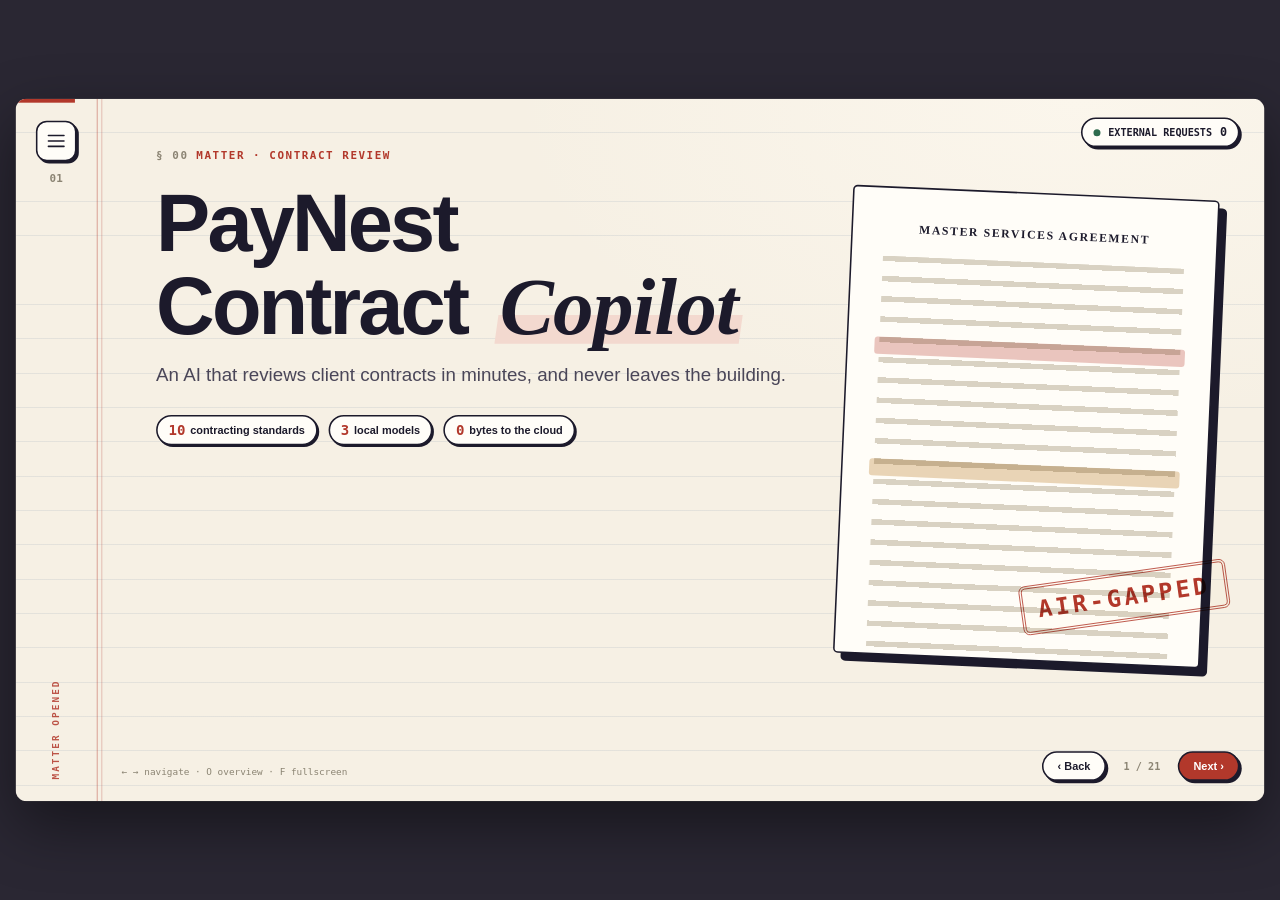
==== presentation/index.html @ 41e64f4d "Step 4 · Evals: answer key, judge model, Ragas, presentation Co-Authored-By: Claude Opus 5.5 <norepl" ====
<!doctype html>
<html lang="en">
<head>
<meta charset="utf-8">
<meta name="viewport" content="width=device-width, initial-scale=1">
<title>PayNest Contract Copilot</title>
<link rel="stylesheet" href="css/deck.css?v=3">
<link rel="stylesheet" href="css/demos.css?v=3">
</head>
<body>
<!-- Icon set: inline, so the deck never fetches anything. -->
<svg width="0" height="0" style="position:absolute" aria-hidden="true">
  <symbol id="i-doc" viewBox="0 0 24 24"><path d="M14 3H6a2 2 0 0 0-2 2v14a2 2 0 0 0 2 2h12a2 2 0 0 0 2-2V9z"/><path d="M14 3v6h6M8 13h8M8 17h5"/></symbol>
  <symbol id="i-stack" viewBox="0 0 24 24"><path d="M7 3h10v4H7zM5 7h14v4H5zM3 11h18v10H3z"/><path d="M7 15h10M7 18h6"/></symbol>
  <symbol id="i-clock" viewBox="0 0 24 24"><circle cx="12" cy="12" r="9"/><path d="M12 7v5l3 2"/></symbol>
  <symbol id="i-flag" viewBox="0 0 24 24"><path d="M5 21V4M5 4h11l-2 4 2 4H5"/></symbol>
  <symbol id="i-cloud" viewBox="0 0 24 24"><path d="M7 18a5 5 0 0 1-.5-10A6 6 0 0 1 18 9a4.5 4.5 0 0 1-.5 9z"/></symbol>
  <symbol id="i-lock" viewBox="0 0 24 24"><rect x="5" y="11" width="14" height="10" rx="2"/><path d="M8 11V7a4 4 0 0 1 8 0v4"/></symbol>
  <symbol id="i-building" viewBox="0 0 24 24"><path d="M4 21V5l8-3 8 3v16M2 21h20M9 21v-4h6v4M8 8h1M15 8h1M8 12h1M15 12h1"/></symbol>
  <symbol id="i-chat" viewBox="0 0 24 24"><path d="M4 5h16v11H9l-5 4z"/><path d="M8 9h8M8 12h5"/></symbol>
  <symbol id="i-list" viewBox="0 0 24 24"><path d="M9 6h11M9 12h11M9 18h11M4 6h1M4 12h1M4 18h1"/></symbol>
  <symbol id="i-marker" viewBox="0 0 24 24"><path d="M15 4l5 5-9 9H6v-5z"/><path d="M4 21h16"/></symbol>
  <symbol id="i-pen" viewBox="0 0 24 24"><path d="M3 21c3-1 5-1 7 0s4 1 6 0M14 4l6 6-8 8-4 0 0-4z"/></symbol>
  <symbol id="i-send" viewBox="0 0 24 24"><path d="M3 11l18-8-8 18-2-8z"/></symbol>
  <symbol id="i-search" viewBox="0 0 24 24"><circle cx="11" cy="11" r="7"/><path d="M20 20l-4-4"/></symbol>
  <symbol id="i-chip" viewBox="0 0 24 24"><rect x="6" y="6" width="12" height="12" rx="2"/><path d="M9 2v4M15 2v4M9 18v4M15 18v4M2 9h4M2 15h4M18 9h4M18 15h4M10 10h4v4h-4z"/></symbol>
  <symbol id="i-shield" viewBox="0 0 24 24"><path d="M12 3l8 3v6c0 5-3.5 8-8 9-4.5-1-8-4-8-9V6z"/><path d="M9 12l2 2 4-4"/></symbol>
  <symbol id="i-eye" viewBox="0 0 24 24"><path d="M2 12s4-7 10-7 10 7 10 7-4 7-10 7S2 12 2 12z"/><circle cx="12" cy="12" r="3"/></symbol>
  <symbol id="i-gear" viewBox="0 0 24 24"><circle cx="12" cy="12" r="3"/><path d="M12 2v3M12 19v3M4.2 4.2l2.1 2.1M17.7 17.7l2.1 2.1M2 12h3M19 12h3M4.2 19.8l2.1-2.1M17.7 6.3l2.1-2.1"/></symbol>
  <symbol id="i-scale" viewBox="0 0 24 24"><path d="M12 3v18M7 21h10M5 7h14M5 7l-3 7a3 3 0 0 0 6 0zM19 7l-3 7a3 3 0 0 0 6 0z"/></symbol>
  <symbol id="i-pause" viewBox="0 0 24 24"><circle cx="12" cy="12" r="9"/><path d="M10 9v6M14 9v6"/></symbol>
  <symbol id="i-db" viewBox="0 0 24 24"><ellipse cx="12" cy="5" rx="8" ry="3"/><path d="M4 5v14c0 1.7 3.6 3 8 3s8-1.3 8-3V5M4 12c0 1.7 3.6 3 8 3s8-1.3 8-3"/></symbol>
  <symbol id="i-route" viewBox="0 0 24 24"><circle cx="5" cy="6" r="2"/><circle cx="19" cy="18" r="2"/><path d="M7 6h7a3 3 0 0 1 0 6H10a3 3 0 0 0 0 6h7"/></symbol>
  <symbol id="i-chart" viewBox="0 0 24 24"><path d="M4 20V4M4 20h16M8 16v-5M12 16V8M16 16v-3"/></symbol>
  <symbol id="i-hash" viewBox="0 0 24 24"><path d="M5 9h14M5 15h14M10 3L8 21M16 3l-2 18"/></symbol>
  <symbol id="i-bolt" viewBox="0 0 24 24"><path d="M13 2L4 14h7l-1 8 9-12h-7z"/></symbol>
  <symbol id="i-check" viewBox="0 0 24 24"><path d="M5 12l5 5 9-10"/></symbol>
  <symbol id="i-x" viewBox="0 0 24 24"><path d="M6 6l12 12M18 6L6 18"/></symbol>
  <symbol id="i-user" viewBox="0 0 24 24"><circle cx="12" cy="8" r="4"/><path d="M4 21a8 8 0 0 1 16 0"/></symbol>
  <symbol id="i-wifi" viewBox="0 0 24 24"><path d="M2 9a15 15 0 0 1 20 0M5 13a10 10 0 0 1 14 0M8.5 16.5a5 5 0 0 1 7 0M12 20h.01"/></symbol>
</svg>

<div class="stage"><div class="deck" id="deck">
  <div class="progress" id="progress"></div>
  <aside class="rail">
    <button class="menu-btn" id="menu" aria-label="All slides (O)"><i></i></button>
    <div class="rail-num" id="rail-num">01</div>
    <div class="rail-label" id="rail-label"></div>
  </aside>
  <div class="netbadge" id="netbadge" title="Real count: resources this page loaded from outside this machine">
    <span class="dot"></span><span>EXTERNAL REQUESTS</span><b id="net-count">0</b>
  </div>

  <!-- 01 Title -->
  <section class="slide" data-label="Matter opened">
    <div class="kicker"><span>§ 00</span>Matter · contract review</div>
    <h1 style="margin-top:26px">PayNest<br>Contract <em>Copilot</em></h1>
    <p class="lede">An AI that reviews client contracts in minutes, and never leaves the building.</p>
    <div class="title-chips reveal">
      <span class="chip"><b>10</b> contracting standards</span>
      <span class="chip"><b>3</b> local models</span>
      <span class="chip"><b>0</b> bytes to the cloud</span>
    </div>
    <div class="hero-doc" aria-hidden="true">
      <div class="paper-page">
        <div class="pp-head">MASTER SERVICES AGREEMENT</div>
        <div class="pp-lines"></div>
        <div class="scan-beam"></div>
      </div>
      <div class="stamp hero-stamp">Air-gapped</div>
    </div>
  </section>

  <!-- 02 Problem -->
  <section class="slide" data-label="The problem">
    <div class="kicker"><span>§ 01</span>The problem</div>
    <h2>The client writes the contract. <em>PayNest</em> carries the risk.</h2>
    <div class="body problem">
      <div class="prob-cards reveal">
        <div class="card prob"><div class="icon navy"><svg><use href="#i-stack"/></svg></div><b>Client paper</b><span>Long, one-sided, every client different</span></div>
        <div class="card prob"><div class="icon amber"><svg><use href="#i-clock"/></svg></div><b>Slow review</b><span>Lawyers read every clause by hand</span></div>
        <div class="card prob"><div class="icon"><svg><use href="#i-flag"/></svg></div><b>One miss</b><span>Can mean unlimited liability</span></div>
      </div>
      <div class="redline card">
        <div class="tag">CareWell · Clause 15.1</div>
        <p class="typed" data-text="Notwithstanding anything to the contrary in this Agreement, the Service Provider's liability for any Data Breach shall be unlimited."></p>
        <div class="stamp redline-stamp">Never accept</div>
      </div>
    </div>
  </section>

  <!-- 03 Promise -->
  <section class="slide" data-label="The promise">
    <div class="kicker"><span>§ 02</span>The promise</div>
    <h2>“Your data never leaves <em>PayNest</em>.”</h2>
    <p class="lede">So the AI can't go out. It has to come in.</p>
    <div class="body split-sketch">
      <figure class="sketch" data-src="images/05-air-gap.png" data-prompt="Air-gap"></figure>
      <div class="caps reveal">
        <div class="cap"><svg class="cap-ico"><use href="#i-lock"/></svg><p><b>Everything inside.</b> Contract, model and vectors live on one machine.</p></div>
        <div class="cap"><svg class="cap-ico"><use href="#i-cloud"/></svg><p><b>Nothing outside.</b> No internet, no external API, no cloud AI.</p></div>
        <div class="cap"><svg class="cap-ico"><use href="#i-route"/></svg><p><b>Data only moves</b> between parts that sit inside the fence.</p></div>
      </div>
    </div>
  </section>

  <!-- 04 Features -->
  <section class="slide" data-label="What it does">
    <div class="kicker"><span>§ 03</span>What it does</div>
    <h2>Upload a contract. Get a <em>negotiation plan</em>.</h2>
    <div class="body features reveal">
      <div class="feat card"><div class="icon navy"><svg><use href="#i-doc"/></svg></div><b>Plain-English summary</b><small>Key terms, each with its clause</small></div>
      <div class="feat card"><div class="icon navy"><svg><use href="#i-chat"/></svg></div><b>Ask the contract</b><small>Answers cite the page, or say “Not found”</small></div>
      <div class="feat card"><div class="icon"><svg><use href="#i-scale"/></svg></div><b>10-standard review</b><small>OK · Acceptable · Not acceptable · Missing</small></div>
      <div class="feat card"><div class="icon amber"><svg><use href="#i-marker"/></svg></div><b>Highlights in the PDF</b><small>Colour-coded, linked to each issue</small></div>
      <div class="feat card"><div class="icon ok"><svg><use href="#i-pen"/></svg></div><b>Lawyer sign-off</b><small>Risky findings wait for a human</small></div>
      <div class="feat card"><div class="icon ok"><svg><use href="#i-send"/></svg></div><b>Issues List</b><small>Formal amendments, ready to send</small></div>
    </div>
  </section>

  <!-- 05 Tech stack (sketch) -->
  <section class="slide" data-label="Tech stack">
    <div class="kicker"><span>§ 04</span>Tech stack</div>
    <h2>Every part runs <em>locally</em>.</h2>
    <div class="body split-sketch">
      <figure class="sketch" data-src="images/01-tech-stack.png" data-prompt="Prompt 1 · Tech stack"></figure>
      <div class="stack-list reveal">
        <div><span class="tag">UI</span>HTML · CSS · JS</div>
        <div><span class="tag">API</span>FastAPI</div>
        <div><span class="tag">Workflow</span>LangGraph</div>
        <div><span class="tag">Vectors</span>Chroma</div>
        <div><span class="tag">Models</span>Ollama</div>
        <div><span class="tag">Gateway</span>Bifrost</div>
        <div><span class="tag">Tracing</span>Langfuse</div>
        <div><span class="tag">Evals</span>Ragas</div>
        <p class="cap-line">Eight layers, one laptop. The cloud is crossed out.</p>
      </div>
    </div>
  </section>

  <!-- 06 Architecture (sketch) -->
  <section class="slide" data-label="Architecture">
    <div class="kicker"><span>§ 05</span>Architecture</div>
    <h2>One machine. Two zones. <em>Zero exits.</em></h2>
    <div class="body split-sketch">
      <figure class="sketch" data-src="images/02-architecture.png" data-prompt="Prompt 2 · Architecture"></figure>
      <div class="caps reveal">
        <div class="cap"><svg class="cap-ico"><use href="#i-user"/></svg><p><b>Lawyer → app.</b> Upload, chat, review in the browser.</p></div>
        <div class="cap"><svg class="cap-ico"><use href="#i-route"/></svg><p><b>App → Bifrost → Ollama.</b> Every model call through one gate.</p></div>
        <div class="cap"><svg class="cap-ico"><use href="#i-eye"/></svg><p><b>Dotted lines = traces</b> to Langfuse, on the same machine.</p></div>
        <div class="cap"><svg class="cap-ico"><use href="#i-x"/></svg><p><b>The wall.</b> Internet only for the one-time model download.</p></div>
      </div>
    </div>
  </section>

  <!-- 07 LIVE air-gap -->
  <section class="slide" data-label="Live · air-gap" data-demo="airgap">
    <div class="kicker"><span>§ 06</span>Live demo · <span class="live">simulated flow, real routes</span></div>
    <h2>Watch the packets. <em>None</em> leave.</h2>
    <div class="body" id="airgap"></div>
  </section>

  <!-- 08 Pipeline (sketch) -->
  <section class="slide" data-label="Pipeline">
    <div class="kicker"><span>§ 07</span>The pipeline</div>
    <h2>From PDF to <em>signed-off</em> review.</h2>
    <div class="body pipe">
      <figure class="sketch pipe-sketch" data-src="images/03-pipeline.png" data-prompt="Prompt 3 · Pipeline"></figure>
      <div class="pipe-notes reveal">
        <div class="cap"><svg class="cap-ico"><use href="#i-search"/></svg><p><b>1–4 · Find.</b> Cut the PDF into clauses, embed, pick the best 6 per standard.</p></div>
        <div class="cap"><svg class="cap-ico"><use href="#i-chip"/></svg><p><b>5 · Read.</b> The model labels one standard at a time.</p></div>
        <div class="cap"><svg class="cap-ico"><use href="#i-shield"/></svg><p><b>6–8 · Decide.</b> Python verifies and scores; a lawyer signs.</p></div>
      </div>
    </div>
  </section>

  <!-- 09 LIVE ingest -->
  <section class="slide" data-label="Live · ingest" data-demo="ingest">
    <div class="kicker"><span>§ 08</span>Live demo · upload</div>
    <h2>A contract becomes <em>clauses</em>.</h2>
    <div class="body" id="ingest"></div>
  </section>

  <!-- 10 Standards -->
  <section class="slide" data-label="The standards" data-demo="standards">
    <div class="kicker"><span>§ 09</span>The yardstick</div>
    <h2>Ten <em>standards</em>. Click one.</h2>
    <div class="body" id="standards"></div>
  </section>

  <!-- 11 LLM reads, Python decides -->
  <section class="slide" data-label="Reads vs decides" data-demo="split">
    <div class="kicker"><span>§ 10</span>The core rule</div>
    <h2>The model <em>reads</em>. Python <em>decides</em>.</h2>
    <div class="body" id="split"></div>
  </section>

  <!-- 12 LIVE review -->
  <section class="slide" data-label="Live · review" data-demo="review">
    <div class="kicker"><span>§ 11</span>Live replay · CareWell Hospitals</div>
    <h2>One click. <em>Ten verdicts.</em></h2>
    <div class="body" id="review"></div>
  </section>

  <!-- 12b Safety layers -->
  <section class="slide" data-label="Safety layers">
    <div class="kicker"><span>§ 12</span>Safety nets</div>
    <h2>Four nets. <em>One direction.</em></h2>
    <div class="body safety">
      <figure class="sketch tall" data-src="images/06-safety-layers.png" data-prompt="Safety layers"></figure>
      <div class="caps reveal">
        <div class="cap"><svg class="cap-ico"><use href="#i-shield"/></svg><p><b>Quote checked.</b> Not in the PDF? A lawyer decides.</p></div>
        <div class="cap"><svg class="cap-ico"><use href="#i-flag"/></svg><p><b>Walk-away words.</b> “Unlimited”, “at any time” trip an alarm.</p></div>
        <div class="cap"><svg class="cap-ico"><use href="#i-clock"/></svg><p><b>Days &amp; percent.</b> Python reads the number, not the model.</p></div>
        <div class="cap"><svg class="cap-ico"><use href="#i-pause"/></svg><p><b>Lawyer review.</b> Risky findings wait for a human.</p></div>
        <div class="note">Every net can only make a verdict <b>stricter</b>. Never milder.</div>
      </div>
    </div>
  </section>

  <!-- 13 LIVE grounding -->
  <section class="slide" data-label="Live · grounding" data-demo="grounding">
    <div class="kicker"><span>§ 13</span>Safety net 1 · grounding guard</div>
    <h2>No quote, no <em>claim</em>.</h2>
    <div class="body" id="grounding"></div>
  </section>

  <!-- 14 LIVE numbers + red flags -->
  <section class="slide" data-label="Live · checks" data-demo="checks">
    <div class="kicker"><span>§ 14</span>Safety net 2 · stricter-only checks</div>
    <h2>Python double-checks the <em>numbers</em>.</h2>
    <div class="body" id="checks"></div>
  </section>

  <!-- 15 Prompt injection -->
  <section class="slide" data-label="Prompt injection" data-demo="inject">
    <div class="kicker"><span>§ 15</span>Planted attack · Northstar Bank</div>
    <h2>The contract tried to <em>instruct</em> the AI.</h2>
    <div class="body" id="inject"></div>
  </section>

  <!-- 16 LIVE score -->
  <section class="slide" data-label="Live · score" data-demo="score">
    <div class="kicker"><span>§ 16</span>Live calculator</div>
    <h2>Risk is <em>arithmetic</em>, not vibes.</h2>
    <div class="body" id="score"></div>
  </section>

  <!-- 17 Human gate -->
  <section class="slide" data-label="Human gate" data-demo="gate">
    <div class="kicker"><span>§ 17</span>Live demo · LangGraph interrupt</div>
    <h2>High risk? A <em>lawyer</em> signs.</h2>
    <div class="body" id="gate"></div>
  </section>

  <!-- 18 Observability -->
  <section class="slide" data-label="Observability">
    <div class="kicker"><span>§ 18</span>Observability</div>
    <h2>See every step. <em>Locally.</em></h2>
    <div class="body split-sketch">
      <figure class="sketch" data-src="images/04-observability.png" data-prompt="Prompt 4 · Observability"></figure>
      <div class="obs reveal">
        <div class="card obs-row"><div class="icon navy"><svg><use href="#i-route"/></svg></div><div><b>Bifrost</b><span>Which model? How long? Allowed?</span></div></div>
        <div class="card obs-row"><div class="icon"><svg><use href="#i-eye"/></svg></div><div><b>Langfuse</b><span>Which clauses, which prompt, which answer</span></div></div>
        <div class="card obs-row"><div class="icon ok"><svg><use href="#i-check"/></svg></div><div><b>Ragas</b><span>Is the answer faithful to the contract?</span></div></div>
      </div>
    </div>
  </section>

  <!-- 19 Results -->
  <section class="slide" data-label="Results" data-demo="results">
    <div class="kicker"><span>§ 19</span>Evaluation · 5 synthetic contracts</div>
    <h2>Tested. <em>Honestly.</em></h2>
    <div class="body" id="results"></div>
  </section>

  <!-- 20 Close -->
  <section class="slide" data-label="Takeaways" data-demo="close">
    <div class="kicker"><span>§ 20</span>Takeaways</div>
    <h2>Five ideas to take <em>home</em>.</h2>
    <div class="body" id="close"></div>
  </section>

  <div class="hint">← → navigate · O overview · F fullscreen</div>
  <nav class="nav">
    <button class="back" id="back">‹ Back</button>
    <span class="count" id="count">1 / 20</span>
    <button class="next" id="next">Next ›</button>
  </nav>
  <div class="overview" id="overview"><h3>ALL SLIDES · press O to close</h3><div class="ov-grid" id="ov-grid"></div></div>
</div></div>

<script src="js/data.js?v=3"></script>
<script src="js/deck.js?v=3"></script>
<script src="js/demo_airgap.js?v=3"></script>
<script src="js/demo_ingest.js?v=3"></script>
<script src="js/demo_standards.js?v=3"></script>
<script src="js/demo_review.js?v=3"></script>
<script src="js/demo_guards.js?v=3"></script>
<script src="js/demo_score.js?v=3"></script>
<script src="js/demo_gate.js?v=3"></script>
<script src="js/demo_results.js?v=3"></script>
</body>
</html>
---- presentation/css/deck.css ----
/* PayNest Contract Copilot — deck theme. Legal pad paper, seal-red ink, hard shadows.
   System fonts only: this deck makes no network requests (see the live counter, top right). */
:root {
  --paper: #f6f0e4; --paper-2: #efe6d3; --card: #fffdf8;
  --ink: #1c1a2b; --ink-2: #4a4658; --muted: #8b8473; --line: #d8ccb5; --rule: rgba(64, 98, 140, .10);
  --seal: #b2382b; --seal-soft: #f3d9cf; --ok: #2e6b4e; --ok-soft: #d8eadf;
  --amber: #b7791f; --amber-soft: #f7e7c3; --navy: #23305e; --navy-soft: #dfe3f1; --hl: #f5df7a;
  --shadow: 5px 5px 0 var(--ink); --shadow-sm: 3px 3px 0 var(--ink);
  --sans: -apple-system, BlinkMacSystemFont, "SF Pro Display", "Helvetica Neue", Arial, sans-serif;
  --serif: Charter, "Bitstream Charter", "Iowan Old Style", Georgia, serif;
  --mono: ui-monospace, "SF Mono", Menlo, Consolas, monospace;
}
* { box-sizing: border-box; }
html, body { margin: 0; height: 100%; background: #2a2733; overflow: hidden; }
body { font-family: var(--sans); color: var(--ink); -webkit-font-smoothing: antialiased; }
button { font: inherit; color: inherit; cursor: pointer; }

/* ---------- Stage: a fixed 1600×900 canvas scaled to the window ---------- */
.stage { position: fixed; inset: 0; overflow: hidden; }
.deck {
  position: absolute; left: 50%; top: 50%; width: 1600px; height: 900px; overflow: hidden;
  transform-origin: 50% 50%; transform: translate(-50%, -50%); border-radius: 14px; box-shadow: 0 30px 80px rgba(0,0,0,.45);
  background:
    repeating-linear-gradient(to bottom, transparent 0 43px, var(--rule) 43px 44px),
    radial-gradient(1200px 700px at 85% 0%, #fbf6ec 0%, transparent 60%), var(--paper);
}
.deck::before { /* legal-pad double margin rule */
  content: ""; position: absolute; top: 0; bottom: 0; left: 104px; width: 5px; z-index: 2; pointer-events: none;
  border-left: 1.5px solid rgba(178,56,43,.55); border-right: 1.5px solid rgba(178,56,43,.35);
}
.progress { position: absolute; top: 0; left: 0; height: 5px; background: var(--seal); z-index: 5; transition: width .5s cubic-bezier(.2,.8,.2,1); }

/* ---------- Rail ---------- */
.rail { position: absolute; left: 0; top: 0; bottom: 0; width: 104px; display: flex; flex-direction: column; align-items: center; padding: 28px 0; z-index: 4; }
.menu-btn { width: 52px; height: 52px; border: 2.5px solid var(--ink); border-radius: 14px; background: var(--card); box-shadow: var(--shadow-sm); display: grid; place-items: center; transition: transform .15s; }
.menu-btn:hover { transform: translate(-1px,-1px); box-shadow: 4px 4px 0 var(--ink); }
.menu-btn i { display: block; width: 22px; height: 2.5px; background: var(--ink); border-radius: 2px; box-shadow: 0 -7px 0 var(--ink), 0 7px 0 var(--ink); }
.rail-num { margin-top: 14px; font: 600 14px var(--mono); color: var(--muted); }
.rail-label { margin-top: auto; writing-mode: vertical-rl; transform: rotate(180deg); font: 600 12px var(--mono); letter-spacing: .22em; color: var(--seal); text-transform: uppercase; opacity: .85; }

/* ---------- Top-right live network badge ---------- */
.netbadge { position: absolute; top: 24px; right: 32px; z-index: 6; display: flex; align-items: center; gap: 10px; padding: 8px 14px; border: 2px solid var(--ink); border-radius: 999px; background: var(--card); box-shadow: var(--shadow-sm); font: 600 13px var(--mono); }
.netbadge .dot { width: 9px; height: 9px; border-radius: 50%; background: var(--ok); box-shadow: 0 0 0 0 rgba(46,107,78,.6); animation: pulse 2s infinite; }
.netbadge.bad .dot { background: var(--seal); }
.netbadge b { font-size: 15px; }
@keyframes pulse { 70% { box-shadow: 0 0 0 9px rgba(46,107,78,0); } 100% { box-shadow: 0 0 0 0 rgba(46,107,78,0); } }

/* ---------- Footer nav ---------- */
.nav { position: absolute; right: 32px; bottom: 26px; display: flex; align-items: center; gap: 14px; z-index: 6; }
.nav button { padding: 9px 18px; border: 2.5px solid var(--ink); border-radius: 999px; background: var(--card); box-shadow: var(--shadow-sm); font-weight: 700; font-size: 14px; }
.nav .next { background: var(--seal); color: #fff; }
.nav button:active { transform: translate(2px,2px); box-shadow: 1px 1px 0 var(--ink); }
.nav .count { font: 600 13px var(--mono); color: var(--muted); min-width: 64px; text-align: center; }
.hint { position: absolute; left: 136px; bottom: 30px; font: 12px var(--mono); color: var(--muted); z-index: 6; }

/* ---------- Slides ---------- */
.slide { position: absolute; inset: 0 0 0 104px; padding: 64px 72px 90px 76px; opacity: 0; visibility: hidden; transform: translateX(40px); transition: opacity .55s ease, transform .65s cubic-bezier(.2,.8,.2,1), visibility 0s .6s; }
.slide.active { opacity: 1; visibility: visible; transform: none; transition: opacity .55s ease, transform .65s cubic-bezier(.2,.8,.2,1); }
.slide.prev { transform: translateX(-40px); }
.kicker { font: 600 14px var(--mono); letter-spacing: .14em; color: var(--seal); text-transform: uppercase; }
.kicker span { color: var(--muted); margin-right: 10px; }
h1, h2 { margin: 10px 0 0; font-weight: 850; letter-spacing: -.035em; line-height: 1.02; }
h1 { font-size: 104px; }
h2 { font-size: 62px; max-width: 1180px; }
em { font-family: var(--serif); font-style: italic; font-weight: 700; letter-spacing: -.01em; position: relative; z-index: 0; white-space: nowrap; margin: 0 .1em 0 .16em; }
em::after { content: ""; position: absolute; left: -4px; right: -4px; bottom: .08em; height: .36em; background: var(--seal-soft); z-index: -1; transform: skewX(-8deg); }
.lede { margin-top: 18px; font-size: 24px; color: var(--ink-2); max-width: 900px; line-height: 1.4; }
.body { position: absolute; left: 76px; right: 72px; top: 250px; bottom: 96px; }

/* ---------- Building blocks ---------- */
.card { background: var(--card); border: 2.5px solid var(--ink); border-radius: 18px; box-shadow: var(--shadow); }
.tag { display: inline-block; padding: 4px 10px; border-radius: 6px; background: var(--ink); color: #fff; font: 700 11px var(--mono); letter-spacing: .14em; text-transform: uppercase; }
.icon { width: 76px; height: 76px; border: 2.5px solid var(--ink); border-radius: 20px; display: grid; place-items: center; box-shadow: var(--shadow-sm); background: var(--seal); color: #fff; flex: none; }
.icon svg { width: 40px; height: 40px; stroke: currentColor; fill: none; stroke-width: 2; stroke-linecap: round; stroke-linejoin: round; }
.icon.navy { background: var(--navy); } .icon.ok { background: var(--ok); } .icon.amber { background: var(--amber); } .icon.paper { background: var(--card); color: var(--ink); }
.note { background: #fbf2c4; border: 2px solid #e6d38a; padding: 14px 18px; font-size: 17px; line-height: 1.45; box-shadow: 2px 3px 0 rgba(0,0,0,.08); transform: rotate(-.6deg); }
.mono { font-family: var(--mono); }
.stamp { display: inline-block; padding: 10px 18px; border: 4px double var(--seal); color: var(--seal); font: 800 22px var(--mono); letter-spacing: .14em; text-transform: uppercase; border-radius: 8px; transform: rotate(-8deg); background: rgba(255,253,248,.6); mix-blend-mode: multiply; }
.stamp.ok { border-color: var(--ok); color: var(--ok); }
.stamp.drop { animation: stampin .5s cubic-bezier(.3,1.6,.5,1) both; }
@keyframes stampin { from { opacity: 0; transform: rotate(-8deg) scale(2.2); } to { opacity: 1; transform: rotate(-8deg) scale(1); } }
.pill { display: inline-flex; align-items: center; gap: 6px; padding: 4px 11px; border-radius: 999px; font: 700 13px var(--sans); border: 1.5px solid currentColor; white-space: nowrap; }
.s-ok { color: var(--ok); background: var(--ok-soft); } .s-acc { color: #8a5a10; background: var(--amber-soft); }
.s-no { color: var(--seal); background: var(--seal-soft); } .s-miss { color: #7a1f17; background: #f0c6bd; }
.s-fine { color: var(--ink-2); background: #ebe5d8; } .s-na { color: var(--muted); background: #eee9de; } .s-rev { color: var(--navy); background: var(--navy-soft); }
.btn { padding: 12px 20px; border: 2.5px solid var(--ink); border-radius: 12px; background: var(--card); box-shadow: var(--shadow-sm); font-weight: 750; font-size: 16px; transition: transform .1s; }
.btn.primary { background: var(--ink); color: #fff; } .btn.seal { background: var(--seal); color: #fff; }
.btn:hover { transform: translate(-1px,-1px); } .btn:active { transform: translate(2px,2px); box-shadow: 1px 1px 0 var(--ink); }
.btn:disabled { opacity: .45; cursor: default; transform: none; }
.live { display: inline-flex; align-items: center; gap: 7px; font: 700 12px var(--mono); letter-spacing: .14em; color: var(--seal); }
.live::before { content: ""; width: 8px; height: 8px; border-radius: 50%; background: var(--seal); animation: blink 1.2s infinite; }
@keyframes blink { 50% { opacity: .2; } }
.reveal > * { opacity: 0; transform: translateY(16px); }
.slide.active .reveal > * { animation: rise .6s cubic-bezier(.2,.8,.2,1) forwards; }
.slide.active .reveal > *:nth-child(2) { animation-delay: .1s; } .slide.active .reveal > *:nth-child(3) { animation-delay: .2s; }
.slide.active .reveal > *:nth-child(4) { animation-delay: .3s; } .slide.active .reveal > *:nth-child(5) { animation-delay: .4s; }
.slide.active .reveal > *:nth-child(6) { animation-delay: .5s; } .slide.active .reveal > *:nth-child(7) { animation-delay: .6s; }
.slide.active .reveal > *:nth-child(8) { animation-delay: .7s; }
@keyframes rise { to { opacity: 1; transform: none; } }

/* ---------- Sketch image slots (Excalidraw images) ---------- */
.sketch { position: relative; margin: 0; border: 2.5px dashed var(--line); border-radius: 18px; background: rgba(255,253,248,.55); display: grid; place-items: center; overflow: hidden; }
.sketch img { width: 100%; height: 100%; max-height: 100%; object-fit: contain; display: block; min-height: 0; }
.sketch.loaded { border: 2.5px solid var(--ink); background: #fbf2e6; box-shadow: var(--shadow); }
.sketch .ph { text-align: center; color: var(--muted); font: 15px var(--mono); line-height: 1.7; padding: 20px; }
.sketch .ph b { display: block; color: var(--ink-2); font-size: 18px; }
.sketch.loaded .ph { display: none; }

/* ---------- Overview (press O) ---------- */
.overview { position: absolute; inset: 0; z-index: 20; background: rgba(28,26,43,.94); padding: 50px 60px; display: none; overflow: auto; }
.overview.open { display: block; }
.overview h3 { color: #fff; font: 700 14px var(--mono); letter-spacing: .2em; margin: 0 0 24px; }
.ov-grid { display: grid; grid-template-columns: repeat(5, 1fr); gap: 18px; }
.ov-item { text-align: left; padding: 16px 18px; min-height: 110px; border-radius: 14px; border: 2px solid #4a4658; background: #2d2a3d; color: #e9e3d6; transition: transform .15s, border-color .15s; }
.ov-item:hover, .ov-item.cur { border-color: var(--seal); transform: translateY(-3px); }
.ov-item small { display: block; font: 600 12px var(--mono); color: #c98a7f; letter-spacing: .12em; margin-bottom: 8px; }
.ov-item span { font-weight: 750; font-size: 17px; line-height: 1.25; }
---- presentation/css/demos.css ----
/* Slide layouts and live demos. */
.muted { color: var(--muted); }
.chip { display: inline-flex; align-items: center; gap: 6px; padding: 7px 14px; border: 2px solid var(--ink); border-radius: 999px; background: var(--card); font: 600 14px var(--sans); box-shadow: 2px 2px 0 var(--ink); }
.chip b { font: 800 18px var(--mono); color: var(--seal); }
.meter { position: relative; height: 14px; margin-top: 14px; border-radius: 8px; border: 2px solid var(--ink);
  background: linear-gradient(90deg, var(--ok-soft) 0 20%, var(--amber-soft) 20% 45%, var(--seal-soft) 45% 70%, #e9b3a8 70%); }
.meter i { position: absolute; top: -8px; width: 4px; height: 26px; margin-left: -2px; background: var(--ink); border-radius: 2px; transition: left .25s; }
.meter-scale { display: grid; grid-template-columns: 20fr 25fr 25fr 30fr; margin-top: 6px; font-size: 11px; color: var(--muted); }
.rv-num b { font: 850 64px var(--sans); letter-spacing: -.04em; } .rv-num small { font: 600 18px var(--mono); color: var(--muted); }

/* 01 title */
.title-chips { display: flex; gap: 14px; margin-top: 34px; }
.hero-doc { position: absolute; right: 70px; top: 120px; width: 470px; height: 600px; }
.paper-page { position: absolute; inset: 0; background: var(--card); border: 2.5px solid var(--ink); border-radius: 6px; box-shadow: 10px 10px 0 var(--ink); padding: 44px 40px; overflow: hidden; transform: rotate(2.5deg); }
.pp-head { font: 700 15px var(--serif); text-align: center; letter-spacing: .14em; margin-bottom: 26px; }
.pp-lines { height: 100%; background: repeating-linear-gradient(to bottom, #d9d2c3 0 7px, transparent 7px 26px); position: relative; }
.pp-lines::before, .pp-lines::after { content: ""; position: absolute; left: -6px; right: -6px; height: 22px; border-radius: 4px; mix-blend-mode: multiply; animation: hl 6s infinite; }
.pp-lines::before { top: 104px; background: rgba(178,56,43,.28); }
.pp-lines::after { top: 260px; background: rgba(183,121,31,.3); animation-delay: 1.2s; }
@keyframes hl { 0%, 25% { opacity: 0; transform: scaleX(0); transform-origin: left; } 35%, 90% { opacity: 1; transform: scaleX(1); } 100% { opacity: 0; } }
.scan-beam { position: absolute; left: 0; right: 0; height: 70px; top: -70px; background: linear-gradient(to bottom, transparent, rgba(35,48,94,.14), transparent); border-bottom: 2px solid rgba(35,48,94,.45); animation: scan 3.6s cubic-bezier(.5,0,.5,1) infinite; }
@keyframes scan { to { top: 100%; } }
.hero-stamp { position: absolute; right: -24px; bottom: 50px; font-size: 30px; animation: stampin .6s 1s cubic-bezier(.3,1.6,.5,1) both; }

/* 02 problem */
.prob-cards { display: grid; grid-template-columns: repeat(3, 1fr); gap: 26px; }
.prob { padding: 26px; display: flex; flex-direction: column; gap: 10px; }
.prob b { font-size: 26px; margin-top: 10px; } .prob span { color: var(--ink-2); font-size: 18px; }
.redline { margin-top: 34px; padding: 26px 30px; position: relative; }
.typed { font: 26px/1.5 var(--serif); margin: 14px 0 0; min-height: 80px; }
.typed.done { background: linear-gradient(transparent 62%, var(--seal-soft) 62%); }
.typed::after { content: "▍"; color: var(--seal); animation: blink 1s infinite; } .typed.done::after { content: ""; }
.redline-stamp { position: absolute; right: 30px; top: -22px; }

/* 03 promise */
.promise { display: grid; grid-template-columns: 1fr 120px 1.4fr; align-items: center; gap: 30px; }
.icon.big { width: 120px; height: 120px; border-radius: 30px; } .icon.big svg { width: 64px; height: 64px; }
.promise-cloud { display: flex; flex-direction: column; align-items: center; gap: 16px; font: 700 22px var(--sans); position: relative; opacity: .7; }
.promise-cloud .stamp { position: absolute; top: -46px; right: -10px; font-size: 18px; }
.promise-wall { height: 360px; display: grid; place-items: center; background: repeating-linear-gradient(0deg, var(--seal) 0 26px, #8e2a20 26px 30px); border: 2.5px solid var(--ink); border-radius: 10px; box-shadow: var(--shadow); color: #fff; }
.promise-wall svg { width: 50px; height: 50px; stroke: currentColor; fill: none; stroke-width: 2; background: var(--seal); padding: 6px; border-radius: 8px; }
.promise-home { padding: 34px; display: flex; flex-direction: column; align-items: center; gap: 22px; } .promise-home > b { font-size: 24px; }
.home-row { display: flex; gap: 12px; flex-wrap: wrap; justify-content: center; }
.mini { display: inline-flex; align-items: center; gap: 8px; padding: 9px 14px; border: 2px solid var(--ink); border-radius: 12px; font-weight: 700; background: var(--paper); }
.mini svg { width: 22px; height: 22px; stroke: var(--seal); fill: none; stroke-width: 2; }

/* 04 features */
.features { display: grid; grid-template-columns: repeat(3, 1fr); grid-template-rows: 1fr 1fr; gap: 24px; }
.feat { padding: 26px; display: flex; flex-direction: column; gap: 10px; transition: transform .2s; }
.feat:hover { transform: translate(-3px,-3px); box-shadow: 8px 8px 0 var(--ink); }
.feat b { font-size: 24px; margin-top: 8px; } .feat small { font-size: 16px; color: var(--ink-2); }

/* sketch slides */
.split-sketch { display: grid; grid-template-columns: 1fr 380px; gap: 34px; }
.stack-list { display: grid; gap: 10px; align-content: center; }
.stack-list div { display: flex; align-items: center; gap: 12px; font-weight: 700; font-size: 19px; padding: 8px 12px; background: var(--card); border: 2px solid var(--ink); border-radius: 12px; }
.stack-list .tag { width: 96px; text-align: center; }
.zones { display: grid; gap: 20px; align-content: center; }
.zone { padding: 20px 22px; } .zone p { margin: 10px 0 0; font-size: 21px; font-weight: 700; }
.zone.dashed { border-style: dashed; box-shadow: none; background: transparent; }
.obs { display: grid; gap: 18px; align-content: center; }
.obs-row { display: flex; gap: 16px; align-items: center; padding: 18px; }
.obs-row b { display: block; font-size: 22px; } .obs-row span { color: var(--ink-2); font-size: 16px; }
.pipe { display: grid; grid-template-rows: 1fr auto; gap: 22px; }
.pipe-strip { display: grid; grid-template-columns: repeat(8, 1fr); gap: 10px; }
.pipe-strip div { display: flex; flex-direction: column; align-items: center; gap: 6px; padding: 12px 6px; border: 2px solid var(--ink); border-radius: 14px; background: var(--card); font-weight: 750; font-size: 15px; animation: lit 8s infinite; }
.pipe-strip svg { width: 28px; height: 28px; stroke: var(--seal); fill: none; stroke-width: 2; }
.pipe-strip div:nth-child(2) { animation-delay: 1s; } .pipe-strip div:nth-child(3) { animation-delay: 2s; } .pipe-strip div:nth-child(4) { animation-delay: 3s; }
.pipe-strip div:nth-child(5) { animation-delay: 4s; } .pipe-strip div:nth-child(6) { animation-delay: 5s; } .pipe-strip div:nth-child(7) { animation-delay: 6s; } .pipe-strip div:nth-child(8) { animation-delay: 7s; }
@keyframes lit { 0%, 12% { background: var(--ink); color: #fff; box-shadow: 4px 4px 0 var(--seal); transform: translateY(-4px); } 14%, 100% { background: var(--card); color: var(--ink); box-shadow: none; transform: none; } }

/* 07 air-gap */
.ag-wrap { display: grid; grid-template-columns: 1fr 380px; gap: 22px; height: 100%; }
.ag-svg { width: 100%; height: 100%; }
.ag-machine { fill: rgba(255,253,248,.7); stroke: var(--ink); stroke-width: 2.5; stroke-dasharray: 10 7; }
.ag-docker { fill: rgba(35,48,94,.05); stroke: var(--navy); stroke-width: 2; stroke-dasharray: 3 5; }
.ag-zone { font: 700 13px var(--mono); letter-spacing: .14em; fill: var(--muted); } .ag-dz { fill: var(--navy); }
.ag-node rect { fill: var(--card); stroke: var(--ink); stroke-width: 2.5; filter: drop-shadow(4px 4px 0 var(--ink)); transition: fill .2s; }
.ag-node.hot rect { fill: #fff3c2; } .ag-node.deny rect { fill: var(--seal-soft); stroke: var(--seal); }
.ag-ico { stroke: var(--seal); fill: none; stroke-width: 2; }
.ag-label { font: 750 16px var(--sans); text-anchor: middle; fill: var(--ink); } .ag-sub { font: 12px var(--mono); text-anchor: middle; fill: var(--ink-2); }
.ag-path { fill: none; stroke: var(--line); stroke-width: 4; stroke-linecap: round; stroke-linejoin: round; }
.ag-blocked { stroke: var(--seal); stroke-dasharray: 2 10; opacity: .5; }
.ag-wall { stroke: var(--seal); stroke-width: 8; stroke-dasharray: 22 6; }
.ag-cloud { stroke: var(--muted); fill: none; stroke-width: 1.5; opacity: .6; } .ag-cloud text { stroke: none; fill: var(--muted); }
.ag-dot { stroke: #fff; stroke-width: 2.5; }
.ag-x { opacity: 0; transition: opacity .2s; } .ag-x.on { opacity: 1; }
.ag-x circle { fill: var(--seal); } .ag-x path { stroke: #fff; stroke-width: 4; stroke-linecap: round; }
.ag-side { display: flex; flex-direction: column; gap: 14px; min-height: 0; }
.ag-btns { display: grid; grid-template-columns: 1fr 1fr; gap: 10px; }
.ag-btns .btn { display: flex; align-items: center; gap: 8px; font-size: 14px; padding: 10px 12px; }
.ag-btns svg { width: 20px; height: 20px; stroke: currentColor; fill: none; stroke-width: 2; flex: none; }
.ag-stats { display: grid; grid-template-columns: repeat(3, 1fr); padding: 14px 10px; text-align: center; }
.ag-stats b { display: block; font: 850 34px var(--sans); } .ag-stats span { font-size: 12px; color: var(--ink-2); line-height: 1.2; display: block; }
.ag-stats .ok b { color: var(--ok); } .ag-stats .bad b { color: var(--seal); }
.ag-log { flex: 1; min-height: 0; overflow: hidden; background: var(--ink); color: #e8e2d4; border-radius: 14px; padding: 12px 14px; font: 12.5px/1.65 var(--mono); }
.ag-log div { animation: rise .3s forwards; } .ag-log span { color: #8b8473; margin-right: 8px; }
.ag-log .ok { color: #9fd4b4; } .ag-log .bad { color: #f2a596; } .ag-log i { color: #c9c2b3; }

/* 09 ingest */
.ing-wrap { display: grid; grid-template-columns: 250px 40px 1fr 40px 260px; gap: 14px; height: 100%; align-items: stretch; }
.ing-col { display: flex; flex-direction: column; gap: 14px; min-height: 0; } .ing-col.grow { min-width: 0; }
.ing-title { display: flex; align-items: center; gap: 8px; font-weight: 800; font-size: 18px; }
.ing-title svg { width: 24px; height: 24px; stroke: var(--seal); fill: none; stroke-width: 2; } .ing-title b { font: 800 20px var(--mono); color: var(--seal); margin-left: auto; }
.ing-pages { display: grid; grid-template-columns: repeat(3, 1fr); gap: 10px; }
.ing-page { aspect-ratio: .75; background: var(--card); border: 2px solid var(--ink); border-radius: 4px; padding: 8px 7px; display: flex; flex-direction: column; gap: 5px; position: relative; transition: all .2s; }
.ing-page i { height: 4px; background: #d9d2c3; border-radius: 2px; } .ing-page i:nth-child(2n) { width: 70%; }
.ing-page span { position: absolute; bottom: 3px; right: 6px; font: 10px var(--mono); color: var(--muted); }
.ing-page.on { background: #fff3c2; box-shadow: 3px 3px 0 var(--seal); transform: translate(-2px,-2px); }
.ing-arrow { display: grid; place-items: center; font-size: 34px; color: var(--seal); }
.ing-chunks { flex: 1; display: flex; flex-wrap: wrap; align-content: flex-start; gap: 6px; overflow: hidden; padding: 4px; }
.ing-chunk { width: 74px; height: 40px; border: 2px solid var(--ink); border-radius: 7px; background: var(--card); padding: 3px 6px; font: 700 11px var(--mono); animation: pop .25s cubic-bezier(.3,1.6,.5,1); position: relative; overflow: hidden; }
.ing-chunk i { position: absolute; left: 6px; bottom: 5px; height: 6px; width: calc(var(--w) * .6); background: var(--line); border-radius: 3px; }
.ing-chunk.vec i { background: repeating-linear-gradient(90deg, var(--navy) 0 3px, var(--seal) 3px 5px, #b7791f 5px 7px, var(--ok) 7px 9px); }
.ing-chunk:hover { background: #fff3c2; }
@keyframes pop { from { transform: scale(.3); opacity: 0; } }
.ing-tip { font-size: 13px; color: var(--ink-2); min-height: 20px; }
.ing-db { position: relative; flex: 1; max-height: 300px; border: 2.5px solid var(--ink); border-radius: 50% / 34px; background: var(--card); overflow: hidden; display: flex; flex-direction: column; align-items: center; justify-content: center; box-shadow: var(--shadow); }
.ing-db b { position: relative; font: 850 54px var(--sans); z-index: 1; } .ing-db span { position: relative; z-index: 1; font: 600 14px var(--mono); }
.ing-fill { position: absolute; left: 0; right: 0; bottom: 0; height: 0; background: var(--navy-soft); border-top: 3px solid var(--navy); transition: height .2s; }
.ing-chips { display: flex; flex-wrap: wrap; gap: 8px; } .ing-chips .chip { font-size: 12px; padding: 5px 10px; box-shadow: none; }

/* 10 standards */
.std-grid { display: grid; grid-template-columns: repeat(5, 1fr); grid-template-rows: 1fr 1fr; gap: 18px; height: calc(100% - 34px); }
.std { border: 0; padding: 0; background: none; perspective: 1000px; text-align: left; }
.std-in { position: relative; width: 100%; height: 100%; transition: transform .6s cubic-bezier(.2,.8,.2,1); transform-style: preserve-3d; }
.std.flip .std-in { transform: rotateY(180deg); }
.std-face, .std-back { position: absolute; inset: 0; backface-visibility: hidden; -webkit-backface-visibility: hidden; padding: 16px; display: flex; flex-direction: column; gap: 10px; }
.std-back { transform: rotateY(180deg); gap: 8px; box-shadow: 5px 5px 0 var(--seal); }
.std-back { overflow: hidden; }
.std-back > div { min-height: 0; }
.std-back { justify-content: space-around; }
.std-back p { margin: 4px 0 0; font-size: 14px; line-height: 1.3; color: var(--ink); font-weight: 600; }
.std-back .pill { font-size: 11px; padding: 2px 8px; }
.std-top { display: flex; justify-content: space-between; align-items: flex-start; }
.std-top .icon { width: 58px; height: 58px; border-radius: 16px; } .std-top svg { width: 30px; height: 30px; }
.std-id { font: 800 26px var(--mono); color: var(--muted); }
.std-face b { font-size: 19px; line-height: 1.2; }
.std-w { margin-top: auto; color: var(--seal); letter-spacing: 2px; } .std-w span { color: var(--line); } .std-w small { color: var(--muted); letter-spacing: 0; font: 12px var(--mono); }
.std-key { position: absolute; top: 34px; left: 86px; background: var(--seal); }
.std-foot { margin-top: 12px; font-size: 13px; color: var(--muted); }

/* 11 split */
.split-wrap { display: grid; grid-template-columns: 1fr 120px 1fr; gap: 10px; height: 100%; }
.split-side { padding: 24px; display: flex; flex-direction: column; gap: 16px; }
.split-head { display: flex; gap: 14px; align-items: center; } .split-head b { display: block; font-size: 26px; } .split-head span { color: var(--muted); font: 13px var(--mono); }
.split-allowed { display: flex; flex-wrap: wrap; gap: 6px; }
.split-json { flex: 1; margin: 0; background: var(--ink); color: #f1e9d8; border-radius: 12px; padding: 16px; font-size: 15px; line-height: 1.5; white-space: pre-wrap; }
.split-no { font-size: 13px; color: var(--seal); }
.split-mid { display: flex; flex-direction: column; align-items: center; justify-content: center; gap: 8px; font-weight: 700; color: var(--seal); }
.split-arrow { width: 100%; height: 4px; background: var(--seal); position: relative; } .split-arrow::after { content: ""; position: absolute; right: -2px; top: -8px; border: 10px solid transparent; border-left: 14px solid var(--seal); border-right: 0; }
.split-jobs { display: grid; gap: 10px; }
.job { display: grid; grid-template-columns: 30px 1fr auto 30px; align-items: center; gap: 12px; padding: 11px 14px; border: 2px solid var(--line); border-radius: 12px; opacity: .45; transition: all .3s; }
.job > svg { width: 24px; height: 24px; stroke: var(--seal); fill: none; stroke-width: 2; }
.job b { font-size: 17px; } .job span { font-size: 12px; color: var(--muted); }
.job .tick { width: 26px; height: 26px; border-radius: 50%; background: var(--ok); display: grid; place-items: center; transform: scale(0); transition: transform .3s cubic-bezier(.3,1.6,.5,1); }
.job .tick svg { width: 16px; height: 16px; stroke: #fff; fill: none; stroke-width: 3; }
.job.done { opacity: 1; border-color: var(--ink); background: var(--card); } .job.done .tick { transform: scale(1); }
.job .tick::after { display: none; }

/* 12 review */
.rv-wrap { display: grid; grid-template-columns: 1fr 330px; gap: 22px; height: 100%; }
.rv-table { padding: 8px 18px; overflow: auto; }
.rv-row { display: grid; grid-template-columns: 1.9fr .95fr 1.3fr 1.05fr; align-items: center; gap: 10px; padding: 10px 0; border-bottom: 1.5px solid #ece4d3; cursor: pointer; position: relative; }
.rv-headrow { font-size: 11px; color: var(--muted); letter-spacing: .1em; cursor: default; }
.rv-std { display: flex; align-items: center; gap: 8px; font-size: 14.5px; line-height: 1.25; }
.rv-ico svg { width: 20px; height: 20px; stroke: var(--seal); fill: none; stroke-width: 2; display: block; }
.rv-row.busy { background: linear-gradient(90deg, transparent, #fff3c2, transparent); background-size: 200% 100%; animation: shimmer 1s infinite; }
@keyframes shimmer { from { background-position: 100% 0; } to { background-position: -100% 0; } }
.rv-reason { grid-column: 1 / -1; display: none; font: italic 14px/1.4 var(--serif); color: var(--ink-2); padding: 2px 0 4px 28px; }
.rv-row.open .rv-reason { display: block; }
.pill.struck { text-decoration: line-through; opacity: .5; }
.chk { display: inline-flex; align-items: center; gap: 4px; font: 600 12px var(--mono); margin-right: 6px; }
.chk svg { width: 15px; height: 15px; fill: none; stroke-width: 2.5; } .chk.ok { color: var(--ok); } .chk.ok svg { stroke: var(--ok); }
.chk.warn { color: #8a5a10; } .chk.warn svg { stroke: #8a5a10; }
.miss { display: block; font-size: 11px; color: var(--seal); margin-top: 2px; }
.rv-side { display: flex; flex-direction: column; gap: 14px; }
.rv-go { display: flex; align-items: center; justify-content: center; gap: 8px; font-size: 18px; }
.rv-go svg { width: 22px; height: 22px; stroke: currentColor; fill: none; stroke-width: 2; }
.rv-score { padding: 18px 20px; } .rv-lab { font-size: 12px; letter-spacing: .14em; color: var(--muted); } .rv-band { margin-top: 12px; min-height: 28px; }
.rv-gate { padding: 16px; min-height: 90px; }
.gate-on { display: flex; gap: 12px; align-items: center; } .gate-on > svg { width: 40px; height: 40px; stroke: var(--seal); fill: none; stroke-width: 2; animation: blink 1.4s infinite; flex: none; }
.gate-on b { display: block; font-size: 18px; } .gate-on span { font-size: 12px; color: var(--ink-2); }
.rv-note { font-size: 12px; color: var(--muted); line-height: 1.6; }

/* 13 grounding + 14 checks */
.gr-wrap, .ck-wrap { display: grid; grid-template-columns: 1fr 1fr; gap: 30px; height: 100%; }
.gr-pdf { padding: 26px 30px; font: 19px/1.6 var(--serif); }
.gr-clause { margin: 12px 0; padding: 4px 8px; border-radius: 6px; transition: background .3s; } .gr-h { font-weight: 700; letter-spacing: .06em; font-size: 16px; }
.gr-clause.hit { background: var(--ok-soft); box-shadow: inset 4px 0 0 var(--ok); }
.gr-break { text-align: center; font-size: 12px; color: var(--muted); border-top: 2px dashed var(--line); border-bottom: 2px dashed var(--line); padding: 6px; margin: 14px -30px; }
.gr-right, .ck-left { display: flex; flex-direction: column; gap: 12px; }
.gr-lab { font-size: 12px; letter-spacing: .12em; color: var(--muted); }
.gr-q { width: 100%; height: 108px; resize: none; padding: 14px 16px; border: 2.5px solid var(--ink); border-radius: 14px; background: #fff; font: 18px/1.45 var(--serif); color: var(--ink); box-shadow: var(--shadow-sm); }
.gr-q:focus { outline: 3px solid var(--hl); }
.gr-presets, .ck-presets { display: flex; flex-wrap: wrap; gap: 8px; } .gr-presets .btn, .ck-presets .btn { font-size: 13px; padding: 8px 12px; }
.gr-out { flex: 1; padding: 22px; display: flex; flex-direction: column; align-items: flex-start; gap: 14px; } .gr-out p { margin: 0; font-size: 18px; line-height: 1.45; }
.ck-view { padding: 16px 18px; font: 18px/1.55 var(--serif); flex: 1; position: relative; }
.ck-view::before { content: "PYTHON READS"; position: absolute; top: -10px; left: 14px; background: var(--ink); color: #fff; font: 700 10px var(--mono); letter-spacing: .12em; padding: 3px 7px; border-radius: 4px; }
.ck-view mark { background: var(--seal-soft); color: var(--seal); font-weight: 700; padding: 0 3px; border-radius: 3px; }
.ck-view u { text-decoration: none; background: var(--hl); padding: 0 3px; border-radius: 3px; font-weight: 700; }
.ck-right { padding: 24px; display: flex; flex-direction: column; gap: 16px; }
.ck-said { display: flex; align-items: center; justify-content: space-between; gap: 10px; } .ck-said > span { font-size: 12px; color: var(--muted); letter-spacing: .12em; }
.seg { display: inline-flex; border: 2px solid var(--ink); border-radius: 10px; overflow: hidden; }
.seg button { border: 0; padding: 8px 12px; background: var(--card); font-weight: 700; font-size: 13px; border-right: 2px solid var(--ink); } .seg button:last-child { border-right: 0; }
.seg button.on { background: var(--ink); color: #fff; }
.ck-steps { display: grid; gap: 10px; }
.step { display: flex; align-items: center; gap: 10px; flex-wrap: wrap; padding: 12px 14px; border: 2px solid var(--line); border-radius: 12px; font-size: 16px; background: var(--paper); }
.step > svg { width: 22px; height: 22px; stroke: var(--ink-2); fill: none; stroke-width: 2; flex: none; }
.step.bad { border-color: var(--seal); background: var(--seal-soft); } .step.bad > svg { stroke: var(--seal); }
.step.warn { border-color: var(--amber); background: var(--amber-soft); }
.ck-final { margin-top: auto; display: flex; align-items: center; gap: 14px; padding-top: 14px; border-top: 2px dashed var(--line); }
.ck-final .mono { font-size: 13px; letter-spacing: .14em; color: var(--muted); } .ck-final .pill { font-size: 22px; padding: 8px 18px; }
.ck-foot { font-size: 12px; color: var(--seal); }

/* 15 injection */
.inj-wrap { display: grid; grid-template-columns: 1.25fr 1fr; gap: 34px; height: 100%; }
.inj-doc { padding: 26px 30px; position: relative; overflow: hidden; }
.inj-c { font: 19px/1.6 var(--serif); padding: 10px 12px; border-radius: 8px; transition: all .4s; }
.inj-c mark { background: transparent; transition: background .4s; } .inj-c.on mark { background: var(--seal-soft); }
.inj-evil.on { background: repeating-linear-gradient(135deg, rgba(178,56,43,.06) 0 10px, transparent 10px 20px); outline: 2.5px dashed var(--seal); text-decoration: line-through; text-decoration-color: rgba(178,56,43,.5); position: relative; }
.inj-evil.on::after { content: "DATA · NOT AN INSTRUCTION"; position: absolute; right: 10px; bottom: -14px; background: var(--seal); color: #fff; font: 700 11px var(--mono); letter-spacing: .1em; padding: 4px 8px; border-radius: 4px; }
.inj-scan { position: absolute; left: 0; right: 0; top: -60px; height: 60px; background: linear-gradient(transparent, rgba(35,48,94,.15)); border-bottom: 2px solid var(--navy); }
.inj-scan.go { animation: scan2 2.6s ease-in-out forwards; } @keyframes scan2 { to { top: 105%; } }
.inj-right { display: flex; flex-direction: column; gap: 18px; position: relative; }
.inj-verdict { padding: 20px 22px; opacity: 0; transform: translateY(10px); transition: all .4s; } .inj-verdict.on { opacity: 1; transform: none; }
.inj-verdict > span { font-size: 12px; letter-spacing: .12em; color: var(--muted); } .inj-verdict > div { margin: 10px 0; } .inj-verdict .pill { font-size: 20px; padding: 6px 16px; }
.inj-verdict p { margin: 0; font: italic 16px var(--serif); color: var(--ink-2); }
.inj-why { display: grid; gap: 12px; }
.inj-why div { display: flex; align-items: center; gap: 12px; font-size: 17px; }
.inj-why svg { width: 34px; height: 34px; padding: 6px; border: 2px solid var(--ink); border-radius: 10px; stroke: var(--seal); fill: none; stroke-width: 2; background: var(--card); flex: none; }
.inj-stamp { position: absolute; right: 10px; bottom: 0; font-size: 26px; opacity: 0; } .inj-stamp.on { opacity: 1; }

/* 16 score */
.sc-wrap { display: grid; grid-template-columns: 1fr 380px; gap: 24px; height: 100%; }
.sc-table { padding: 6px 18px; }
.sc-row { display: grid; grid-template-columns: 1fr 34px 190px 48px 70px; align-items: center; gap: 10px; padding: 9px 0; border-bottom: 1.5px solid #ece4d3; font-size: 14.5px; }
.sc-head { font-size: 11px; letter-spacing: .1em; color: var(--muted); }
.sc-row .key { font: 700 10px var(--mono); color: #fff; background: var(--seal); padding: 2px 5px; border-radius: 4px; font-style: normal; vertical-align: 2px; }
.sc-st { border: 0; background: none; padding: 0; text-align: left; } .sc-st:hover .pill { box-shadow: 2px 2px 0 var(--ink); }
.sc-row.ex { color: var(--muted); } .sc-wg { font-weight: 700; }
.sc-side { display: flex; flex-direction: column; gap: 14px; }
.sc-presets { display: flex; flex-wrap: wrap; gap: 8px; } .sc-presets .btn { font-size: 13px; padding: 7px 11px; text-transform: capitalize; }
.sc-presets .btn.on { background: var(--ink); color: #fff; }
.sc-out { padding: 18px 22px; display: flex; flex-direction: column; gap: 8px; }
.sc-formula { font-size: 17px; margin-top: 8px; } .sc-formula b { color: var(--seal); }
.sc-floor { margin-top: 8px; display: flex; align-items: center; gap: 8px; font: 600 13px var(--mono); color: var(--seal); }
.sc-floor svg { width: 18px; height: 18px; stroke: var(--seal); fill: none; stroke-width: 2; }
.sc-exp { font-size: 12px; color: var(--muted); } .sc-legend { font-size: 12px; color: var(--muted); line-height: 1.6; }

/* 17 gate */
.gt-wrap { display: flex; flex-direction: column; gap: 22px; height: 100%; }
.gt-graph { position: relative; display: flex; align-items: center; padding: 6px 0 4px; }
.gt-node { display: flex; align-items: center; gap: 10px; padding: 12px 18px; border: 2.5px solid var(--ink); border-radius: 14px; background: var(--card); font-weight: 700; transition: all .3s; }
.gt-node svg { width: 24px; height: 24px; stroke: var(--seal); fill: none; stroke-width: 2; }
.gt-node.on { background: var(--ink); color: #fff; box-shadow: 4px 4px 0 var(--seal); } .gt-node.on svg { stroke: #fff; }
.gt-node.paused { background: var(--seal); animation: blink 1.2s infinite; } .gt-node.done { background: var(--ok); color: #fff; }
.gt-edge { flex: 1; height: 3px; background: var(--line); }
.gt-token { position: absolute; top: -18px; width: 22px; height: 22px; border-radius: 50%; background: var(--hl); border: 2.5px solid var(--ink); transition: left .6s cubic-bezier(.2,.8,.2,1); }
.gt-body { flex: 1; display: grid; grid-template-columns: 1fr 380px; gap: 22px; min-height: 0; }
.gt-cards { display: grid; gap: 16px; align-content: start; }
.gt-card { padding: 18px 22px; animation: rise .4s forwards; } .gt-card.decided { box-shadow: 5px 5px 0 var(--ok); }
.gt-ch { display: flex; align-items: center; gap: 10px; font-size: 18px; } .gt-ch b { font: 800 18px var(--mono); color: var(--seal); }
.gt-q { font: italic 17px var(--serif); color: var(--ink-2); margin: 10px 0 14px; }
.gt-act { display: flex; gap: 10px; align-items: center; flex-wrap: wrap; }
.gt-act .btn { display: flex; align-items: center; gap: 6px; font-size: 14px; padding: 9px 14px; }
.gt-act svg { width: 18px; height: 18px; stroke: currentColor; fill: none; stroke-width: 2.5; }
.gt-side { display: flex; flex-direction: column; gap: 14px; min-height: 0; }
.gt-state { padding: 18px; min-height: 120px; }
.gt-audit { padding: 16px 18px; flex: 1; } .gt-log { margin-top: 8px; font: 12.5px/1.6 var(--mono); }
.gt-log div { padding: 6px 0; border-bottom: 1px dashed var(--line); animation: rise .3s forwards; } .gt-log span { color: var(--seal); }

/* 19 results */
.res-wrap { display: grid; grid-template-columns: 1fr 420px; gap: 26px; height: calc(100% - 78px); }
.res-chart { padding: 20px 24px; position: relative; display: flex; flex-direction: column; justify-content: space-around; }
.res-zones { position: absolute; left: 258px; right: 148px; top: 8px; display: grid; grid-template-columns: 20fr 25fr 25fr 30fr; font-size: 11px; color: var(--muted); }
.res-row { display: grid; grid-template-columns: 220px 1fr 110px; align-items: center; gap: 14px; }
.res-name b { display: block; font-size: 17px; } .res-name small { font-size: 12px; color: var(--muted); }
.res-track { position: relative; height: 36px; border-radius: 8px; border: 2px solid var(--ink);
  background: linear-gradient(90deg, rgba(46,107,78,.08) 0 20%, rgba(183,121,31,.1) 20% 45%, rgba(178,56,43,.08) 45% 70%, rgba(122,31,23,.1) 70%); }
.res-bar { height: 100%; width: 0; border-radius: 6px 0 0 6px; border-right: 3px solid var(--ink); transition: width 1s cubic-bezier(.2,.8,.2,1); display: flex; align-items: center; justify-content: flex-end; padding-right: 8px; }
.res-bar b { font: 800 16px var(--mono); color: var(--ink); }
.res-exp { position: absolute; top: -8px; bottom: -8px; width: 0; border-left: 3px dashed var(--ink); z-index: 1; }
.res-band { display: flex; align-items: center; gap: 6px; } .okc { width: 22px; height: 22px; stroke: var(--ok); fill: none; stroke-width: 3; }
.res-key { font-size: 12px; color: var(--muted); display: flex; align-items: center; gap: 8px; } .res-exp-key { display: inline-block; height: 16px; border-left: 3px dashed var(--ink); }
.res-stats { display: grid; gap: 12px; }
.res-stat { padding: 12px 18px; display: grid; grid-template-columns: 110px 1fr; grid-template-rows: auto auto; column-gap: 12px; align-items: center; }
.res-stat b { grid-row: 1 / 3; font: 850 36px var(--sans); letter-spacing: -.03em; } .res-stat span { font-weight: 700; font-size: 15px; } .res-stat small { font-size: 11.5px; color: var(--muted); }
.res-stat.ok b { color: var(--ok); } .res-stat.amber b { color: var(--amber); } .res-stat.navy b { color: var(--navy); }
.res-note { position: absolute; bottom: 0; left: 0; max-width: 1100px; font-size: 16px; }

/* 20 close */
.cl-wrap { display: grid; grid-template-columns: 1fr 560px; gap: 34px; height: 100%; }
.cl-next { display: grid; gap: 12px; align-content: center; }
.cl-item { display: grid; grid-template-columns: 56px 1fr; grid-template-rows: auto auto; column-gap: 16px; padding: 10px 18px; align-items: center; }
.cl-item .icon { width: 56px; height: 56px; border-radius: 16px; } .cl-item .icon svg { width: 30px; height: 30px; }
.cl-item .icon { grid-row: 1 / 3; } .cl-item b { font-size: 21px; } .cl-item span { color: var(--ink-2); font-size: 15px; }
.cl-counter { padding: 34px; display: flex; flex-direction: column; justify-content: center; gap: 22px; position: relative; background: var(--ink); color: #f6f0e4; box-shadow: 8px 8px 0 var(--seal); }
.cl-counter .live { color: #f2a596; } .cl-counter .live::before { background: #f2a596; }
.cl-big { display: flex; align-items: center; gap: 22px; } .cl-big b { font: 900 180px/1 var(--sans); color: #9fd4b4; letter-spacing: -.05em; }
.cl-big span { font-size: 24px; line-height: 1.3; font-weight: 700; }
.stamp.cl-stamp { align-self: flex-start; font-size: 22px; white-space: nowrap; background: transparent; color: #9fd4b4; border-color: #9fd4b4; mix-blend-mode: normal; }

/* Image captions */
.caps { display: grid; gap: 14px; align-content: center; }
.cap { display: grid; grid-template-columns: 44px 1fr; gap: 14px; align-items: center; }
.cap-ico { width: 44px; height: 44px; padding: 9px; border: 2.5px solid var(--ink); border-radius: 12px; background: var(--card); stroke: var(--seal); fill: none; stroke-width: 2; box-shadow: var(--shadow-sm); }
.cap p { margin: 0; font-size: 18px; line-height: 1.35; color: var(--ink-2); } .cap b { color: var(--ink); }
.cap-line { margin: 6px 0 0; font: italic 17px var(--serif); color: var(--ink-2); }
.pipe-notes { display: grid; grid-template-columns: repeat(3, 1fr); gap: 22px; }
.safety { display: grid; grid-template-columns: 430px 1fr; gap: 50px; }
.sketch.tall { height: 100%; }
.sketch.loaded { padding: 6px; }
.caps .note { margin-top: 8px; font-size: 18px; }
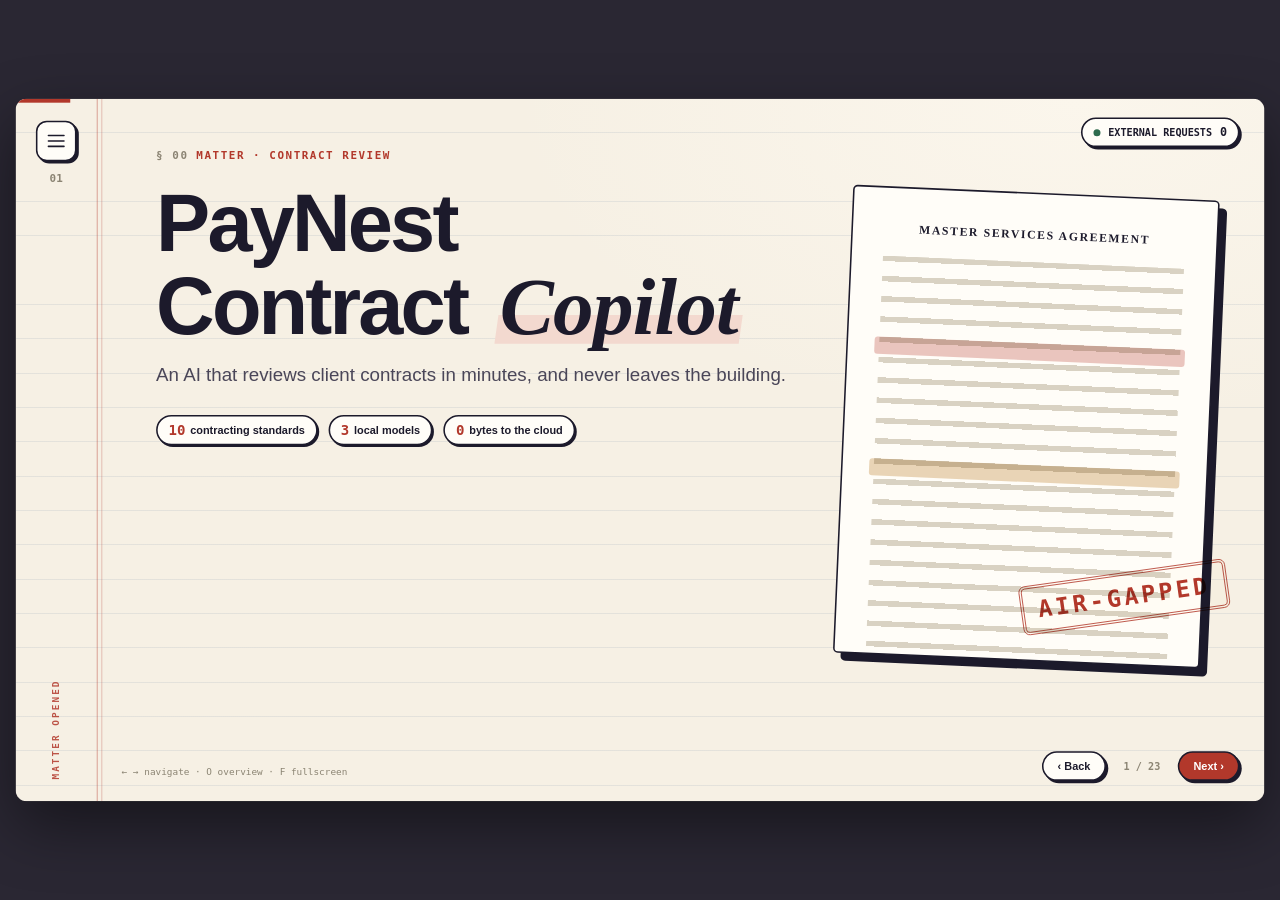
==== commit 02edc7f0: "Add hardware, pricing, models and speed slides to the deck Two new slides before Takeaways: Mac and " ====
--- a/presentation/index.html
+++ b/presentation/index.html
@@ -4,8 +4,9 @@
 <meta charset="utf-8">
 <meta name="viewport" content="width=device-width, initial-scale=1">
 <title>PayNest Contract Copilot</title>
-<link rel="stylesheet" href="css/deck.css?v=3">
-<link rel="stylesheet" href="css/demos.css?v=3">
+<link rel="stylesheet" href="css/deck.css?v=6">
+<link rel="stylesheet" href="css/demos.css?v=6">
+<link rel="stylesheet" href="css/specs.css?v=6">
 </head>
 <body>
 <!-- Icon set: inline, so the deck never fetches anything. -->
@@ -18,7 +19,6 @@
   <symbol id="i-lock" viewBox="0 0 24 24"><rect x="5" y="11" width="14" height="10" rx="2"/><path d="M8 11V7a4 4 0 0 1 8 0v4"/></symbol>
   <symbol id="i-building" viewBox="0 0 24 24"><path d="M4 21V5l8-3 8 3v16M2 21h20M9 21v-4h6v4M8 8h1M15 8h1M8 12h1M15 12h1"/></symbol>
   <symbol id="i-chat" viewBox="0 0 24 24"><path d="M4 5h16v11H9l-5 4z"/><path d="M8 9h8M8 12h5"/></symbol>
-  <symbol id="i-list" viewBox="0 0 24 24"><path d="M9 6h11M9 12h11M9 18h11M4 6h1M4 12h1M4 18h1"/></symbol>
   <symbol id="i-marker" viewBox="0 0 24 24"><path d="M15 4l5 5-9 9H6v-5z"/><path d="M4 21h16"/></symbol>
   <symbol id="i-pen" viewBox="0 0 24 24"><path d="M3 21c3-1 5-1 7 0s4 1 6 0M14 4l6 6-8 8-4 0 0-4z"/></symbol>
   <symbol id="i-send" viewBox="0 0 24 24"><path d="M3 11l18-8-8 18-2-8z"/></symbol>
@@ -36,8 +36,11 @@
   <symbol id="i-bolt" viewBox="0 0 24 24"><path d="M13 2L4 14h7l-1 8 9-12h-7z"/></symbol>
   <symbol id="i-check" viewBox="0 0 24 24"><path d="M5 12l5 5 9-10"/></symbol>
   <symbol id="i-x" viewBox="0 0 24 24"><path d="M6 6l12 12M18 6L6 18"/></symbol>
+  <symbol id="i-laptop" viewBox="0 0 24 24"><rect x="5" y="4" width="14" height="11" rx="1.5"/><path d="M2 19h20l-2-4H4z"/></symbol>
+  <symbol id="i-box" viewBox="0 0 24 24"><rect x="3" y="8" width="18" height="9" rx="2.5"/><path d="M7 20h10M7 12.5h.01"/></symbol>
+  <symbol id="i-gpu" viewBox="0 0 24 24"><rect x="2" y="6" width="20" height="11" rx="1.5"/><circle cx="9" cy="11.5" r="3"/><circle cx="16" cy="11.5" r="2"/><path d="M5 17v3"/></symbol>
+  <symbol id="i-gift" viewBox="0 0 24 24"><path d="M12 3H5v7l10 10 6-6L11 4z"/><path d="M8 7h.01"/></symbol>
   <symbol id="i-user" viewBox="0 0 24 24"><circle cx="12" cy="8" r="4"/><path d="M4 21a8 8 0 0 1 16 0"/></symbol>
-  <symbol id="i-wifi" viewBox="0 0 24 24"><path d="M2 9a15 15 0 0 1 20 0M5 13a10 10 0 0 1 14 0M8.5 16.5a5 5 0 0 1 7 0M12 20h.01"/></symbol>
 </svg>
 
 <div class="stage"><div class="deck" id="deck">
@@ -274,9 +277,52 @@
     <div class="body" id="results"></div>
   </section>
 
-  <!-- 20 Close -->
+  <!-- 20 Hardware -->
+  <section class="slide" data-label="Hardware + pricing">
+    <div class="kicker"><span>§ 20</span>Hardware · what to buy</div>
+    <h2>Memory is the <em>limit</em>.</h2>
+    <div class="body hw">
+      <div class="hw-need reveal">
+        <div class="card hw-row"><div class="icon ok"><svg><use href="#i-chip"/></svg></div><div><b>16 GB+</b><span>Memory</span></div></div>
+        <div class="card hw-row"><div class="icon navy"><svg><use href="#i-bolt"/></svg></div><div><b>GPU</b><span>Apple or NVIDIA</span></div></div>
+        <div class="card hw-row"><div class="icon amber"><svg><use href="#i-db"/></svg></div><div><b>30 GB+</b><span>Free disk</span></div></div>
+      </div>
+      <div class="hw-buy reveal">
+        <div class="os-head"><span class="tag">Mac</span></div>
+        <div class="os-head"><span class="tag">Windows</span></div>
+        <div class="card buy"><div class="icon navy"><svg><use href="#i-box"/></svg></div><div><b>Mac mini M6</b><span>16 GB</span></div><div class="price">$899</div></div>
+        <div class="card buy"><div class="icon amber"><svg><use href="#i-laptop"/></svg></div><div><b>Lenovo LOQ 15</b><span>16 GB · RTX 5060</span></div><div class="price">~$999</div></div>
+        <div class="card buy"><div class="icon navy"><svg><use href="#i-laptop"/></svg></div><div><b>MacBook Air M5</b><span>16 GB</span></div><div class="price">$1,099</div></div>
+        <div class="card buy"><div class="icon amber"><svg><use href="#i-gpu"/></svg></div><div><b>HP Omen PC</b><span>16 GB · RTX 5060 Ti</span></div><div class="price">~$1,100</div></div>
+        <div class="card buy free"><div class="icon ok"><svg><use href="#i-gift"/></svg></div><div><b>One-time hardware cost</b><span>No subscriptions · no recurring costs · free software</span></div><div class="price">$0/mo</div></div>
+      </div>
+      <div class="spec-note">US prices, 2026, from retailers and press. Check before buying.</div>
+    </div>
+  </section>
+
+  <!-- 21 Models, storage, speed -->
+  <section class="slide" data-label="Models + speed">
+    <div class="kicker"><span>§ 21</span>Ollama · storage · speed</div>
+    <h2>Three models. <em>Minutes</em> per review.</h2>
+    <div class="body run">
+      <div class="run-models reveal">
+        <div class="card model"><div class="model-top"><span class="tag">Analyst</span><div class="model-size">4.7 GB</div></div><b>qwen2.5:7b-instruct</b><span>Summary · chat · review</span></div>
+        <div class="card model"><div class="model-top"><span class="tag">Judge</span><div class="model-size">4.9 GB</div></div><b>llama3.1:8b</b><span>Evals only</span></div>
+        <div class="card model"><div class="model-top"><span class="tag">Embed</span><div class="model-size">274 MB</div></div><b>nomic-embed-text</b><span>Uploads · searches</span></div>
+      </div>
+      <div class="run-tiles reveal">
+        <div class="card run-tile"><div class="top"><div class="icon navy"><svg><use href="#i-db"/></svg></div><b>~17 GB</b></div><span>Models 10 · Docker 6 · Python 1</span></div>
+        <div class="card run-tile"><div class="top"><div class="icon ok"><svg><use href="#i-chip"/></svg></div><b>16 GB</b></div><span>Memory</span></div>
+        <div class="card run-tile"><div class="top"><div class="icon amber"><svg><use href="#i-bolt"/></svg></div><b>GPU</b></div><span>Apple or NVIDIA</span></div>
+        <div class="card run-tile"><div class="top"><div class="icon"><svg><use href="#i-clock"/></svg></div><b>~1–2 min</b></div><span>One review (estimate)</span></div>
+      </div>
+      <div class="spec-note">Review time is an estimate for 16 GB + GPU.</div>
+    </div>
+  </section>
+
+  <!-- 22 Close -->
   <section class="slide" data-label="Takeaways" data-demo="close">
-    <div class="kicker"><span>§ 20</span>Takeaways</div>
+    <div class="kicker"><span>§ 22</span>Takeaways</div>
     <h2>Five ideas to take <em>home</em>.</h2>
     <div class="body" id="close"></div>
   </section>
@@ -284,21 +330,21 @@
   <div class="hint">← → navigate · O overview · F fullscreen</div>
   <nav class="nav">
     <button class="back" id="back">‹ Back</button>
-    <span class="count" id="count">1 / 20</span>
+    <span class="count" id="count">1 / 23</span>
     <button class="next" id="next">Next ›</button>
   </nav>
   <div class="overview" id="overview"><h3>ALL SLIDES · press O to close</h3><div class="ov-grid" id="ov-grid"></div></div>
 </div></div>
 
-<script src="js/data.js?v=3"></script>
-<script src="js/deck.js?v=3"></script>
-<script src="js/demo_airgap.js?v=3"></script>
-<script src="js/demo_ingest.js?v=3"></script>
-<script src="js/demo_standards.js?v=3"></script>
-<script src="js/demo_review.js?v=3"></script>
-<script src="js/demo_guards.js?v=3"></script>
-<script src="js/demo_score.js?v=3"></script>
-<script src="js/demo_gate.js?v=3"></script>
-<script src="js/demo_results.js?v=3"></script>
+<script src="js/data.js?v=6"></script>
+<script src="js/deck.js?v=6"></script>
+<script src="js/demo_airgap.js?v=6"></script>
+<script src="js/demo_ingest.js?v=6"></script>
+<script src="js/demo_standards.js?v=6"></script>
+<script src="js/demo_review.js?v=6"></script>
+<script src="js/demo_guards.js?v=6"></script>
+<script src="js/demo_score.js?v=6"></script>
+<script src="js/demo_gate.js?v=6"></script>
+<script src="js/demo_results.js?v=6"></script>
 </body>
 </html>
--- a/presentation/css/demos.css
+++ b/presentation/css/demos.css
@@ -33,16 +33,7 @@
 .redline-stamp { position: absolute; right: 30px; top: -22px; }
 
 /* 03 promise */
-.promise { display: grid; grid-template-columns: 1fr 120px 1.4fr; align-items: center; gap: 30px; }
 .icon.big { width: 120px; height: 120px; border-radius: 30px; } .icon.big svg { width: 64px; height: 64px; }
-.promise-cloud { display: flex; flex-direction: column; align-items: center; gap: 16px; font: 700 22px var(--sans); position: relative; opacity: .7; }
-.promise-cloud .stamp { position: absolute; top: -46px; right: -10px; font-size: 18px; }
-.promise-wall { height: 360px; display: grid; place-items: center; background: repeating-linear-gradient(0deg, var(--seal) 0 26px, #8e2a20 26px 30px); border: 2.5px solid var(--ink); border-radius: 10px; box-shadow: var(--shadow); color: #fff; }
-.promise-wall svg { width: 50px; height: 50px; stroke: currentColor; fill: none; stroke-width: 2; background: var(--seal); padding: 6px; border-radius: 8px; }
-.promise-home { padding: 34px; display: flex; flex-direction: column; align-items: center; gap: 22px; } .promise-home > b { font-size: 24px; }
-.home-row { display: flex; gap: 12px; flex-wrap: wrap; justify-content: center; }
-.mini { display: inline-flex; align-items: center; gap: 8px; padding: 9px 14px; border: 2px solid var(--ink); border-radius: 12px; font-weight: 700; background: var(--paper); }
-.mini svg { width: 22px; height: 22px; stroke: var(--seal); fill: none; stroke-width: 2; }
 
 /* 04 features */
 .features { display: grid; grid-template-columns: repeat(3, 1fr); grid-template-rows: 1fr 1fr; gap: 24px; }
@@ -55,19 +46,10 @@
 .stack-list { display: grid; gap: 10px; align-content: center; }
 .stack-list div { display: flex; align-items: center; gap: 12px; font-weight: 700; font-size: 19px; padding: 8px 12px; background: var(--card); border: 2px solid var(--ink); border-radius: 12px; }
 .stack-list .tag { width: 96px; text-align: center; }
-.zones { display: grid; gap: 20px; align-content: center; }
-.zone { padding: 20px 22px; } .zone p { margin: 10px 0 0; font-size: 21px; font-weight: 700; }
-.zone.dashed { border-style: dashed; box-shadow: none; background: transparent; }
 .obs { display: grid; gap: 18px; align-content: center; }
 .obs-row { display: flex; gap: 16px; align-items: center; padding: 18px; }
 .obs-row b { display: block; font-size: 22px; } .obs-row span { color: var(--ink-2); font-size: 16px; }
 .pipe { display: grid; grid-template-rows: 1fr auto; gap: 22px; }
-.pipe-strip { display: grid; grid-template-columns: repeat(8, 1fr); gap: 10px; }
-.pipe-strip div { display: flex; flex-direction: column; align-items: center; gap: 6px; padding: 12px 6px; border: 2px solid var(--ink); border-radius: 14px; background: var(--card); font-weight: 750; font-size: 15px; animation: lit 8s infinite; }
-.pipe-strip svg { width: 28px; height: 28px; stroke: var(--seal); fill: none; stroke-width: 2; }
-.pipe-strip div:nth-child(2) { animation-delay: 1s; } .pipe-strip div:nth-child(3) { animation-delay: 2s; } .pipe-strip div:nth-child(4) { animation-delay: 3s; }
-.pipe-strip div:nth-child(5) { animation-delay: 4s; } .pipe-strip div:nth-child(6) { animation-delay: 5s; } .pipe-strip div:nth-child(7) { animation-delay: 6s; } .pipe-strip div:nth-child(8) { animation-delay: 7s; }
-@keyframes lit { 0%, 12% { background: var(--ink); color: #fff; box-shadow: 4px 4px 0 var(--seal); transform: translateY(-4px); } 14%, 100% { background: var(--card); color: var(--ink); box-shadow: none; transform: none; } }
 
 /* 07 air-gap */
 .ag-wrap { display: grid; grid-template-columns: 1fr 380px; gap: 22px; height: 100%; }
--- a/presentation/css/specs.css
+++ b/presentation/css/specs.css
@@ -0,0 +1,32 @@
+/* Hardware and running-cost slides: icon cards with very little text. */
+.hw { display: grid; grid-template-columns: 340px 1fr; gap: 26px; }
+.hw-need { display: grid; gap: 16px; }
+.hw-row { display: flex; align-items: center; gap: 16px; padding: 12px 16px; }
+.hw-row .icon, .run-tile .icon { width: 60px; height: 60px; border-radius: 16px; }
+.hw-row .icon svg, .run-tile .icon svg { width: 32px; height: 32px; }
+.hw-row b { display: block; font-size: 30px; font-weight: 850; letter-spacing: -.02em; }
+.hw-row span { font-size: 16px; color: var(--ink-2); }
+.hw-buy { display: grid; grid-template-columns: 1fr 1fr; grid-template-rows: auto 1fr 1fr auto; gap: 12px 16px; }
+.os-head { line-height: 1; }
+.buy { display: flex; align-items: center; gap: 16px; padding: 12px 20px; }
+.buy b { display: block; font-size: 22px; font-weight: 800; }
+.buy span { font-size: 16px; color: var(--ink-2); }
+.buy .price { margin-left: auto; font: 800 30px var(--mono); letter-spacing: -.03em; color: var(--seal); white-space: nowrap; }
+.buy .price.small { font-size: 22px; }
+.free { grid-column: 1 / -1; background: var(--ok-soft); }
+.free .price { color: var(--ok); }
+
+.run { display: grid; grid-template-rows: 1fr 1fr; gap: 20px; }
+.run-models, .run-tiles { display: grid; gap: 18px; }
+.run-models { grid-template-columns: repeat(3, 1fr); }
+.run-tiles { grid-template-columns: repeat(4, 1fr); }
+.model { display: flex; flex-direction: column; justify-content: center; gap: 8px; padding: 14px 22px; }
+.model-top { display: flex; align-items: center; justify-content: space-between; }
+.model-size { font: 800 30px var(--mono); letter-spacing: -.03em; color: var(--seal); }
+.model b { font: 700 20px var(--mono); }
+.model > span { font-size: 17px; color: var(--ink-2); }
+.run-tile { display: flex; flex-direction: column; justify-content: center; gap: 6px; padding: 12px 18px; }
+.run-tile .top { display: flex; align-items: center; gap: 12px; }
+.run-tile b { font-size: 29px; font-weight: 850; letter-spacing: -.02em; white-space: nowrap; }
+.run-tile span { font-size: 16px; color: var(--ink-2); }
+.spec-note { position: absolute; left: 0; bottom: -28px; font: 12px var(--mono); color: var(--muted); }
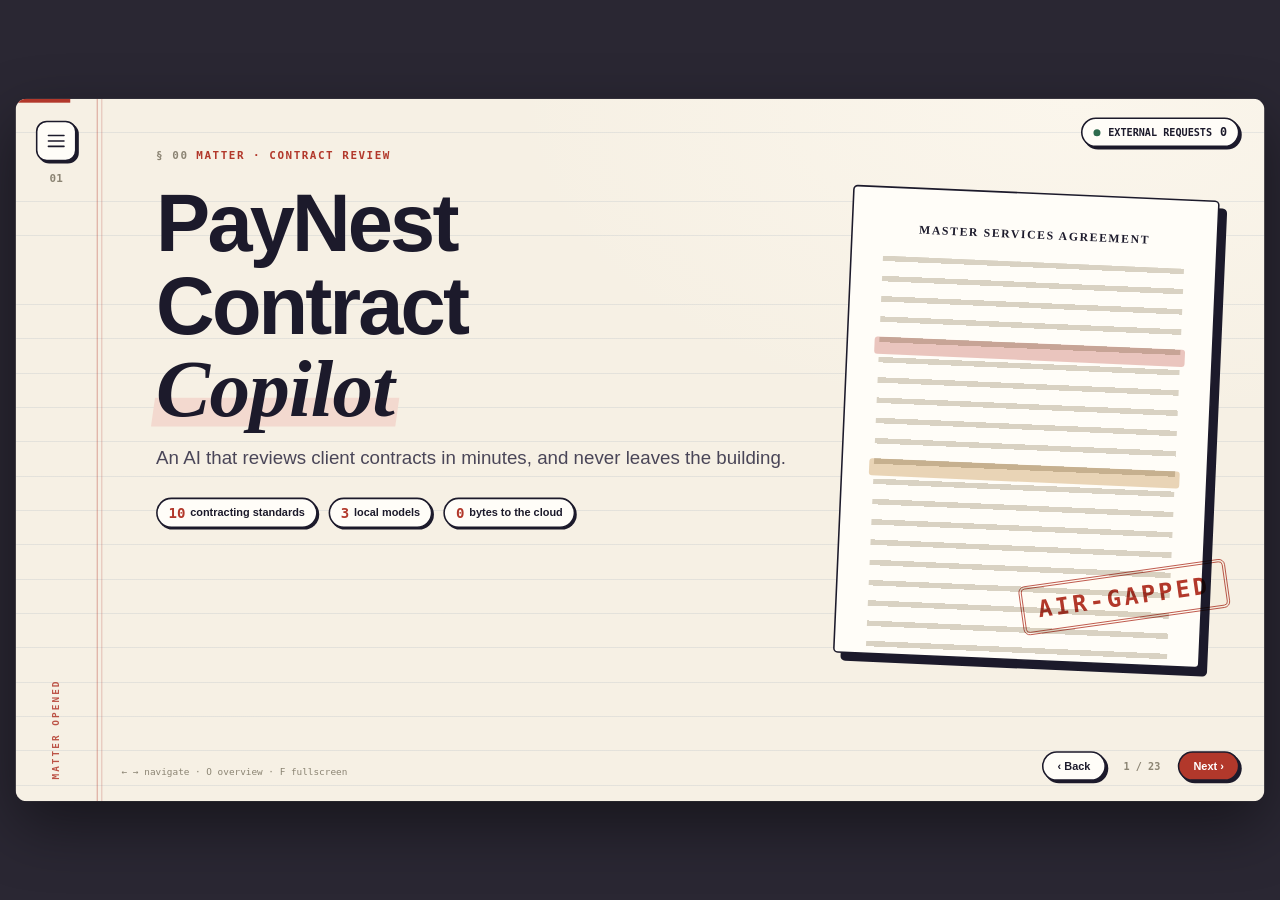
==== commit a61d543e: "Run on low-memory machines, make notebooks standalone, fix chat wording miss Fix the app crash on Wi" ====
--- a/presentation/index.html
+++ b/presentation/index.html
@@ -57,7 +57,7 @@
   <!-- 01 Title -->
   <section class="slide" data-label="Matter opened">
     <div class="kicker"><span>§ 00</span>Matter · contract review</div>
-    <h1 style="margin-top:26px">PayNest<br>Contract <em>Copilot</em></h1>
+    <h1 style="margin-top:26px">PayNest<br>Contract<br><em style="margin-left:0">Copilot</em></h1>
     <p class="lede">An AI that reviews client contracts in minutes, and never leaves the building.</p>
     <div class="title-chips reveal">
       <span class="chip"><b>10</b> contracting standards</span>
--- a/presentation/css/demos.css
+++ b/presentation/css/demos.css
@@ -31,9 +31,6 @@
 .typed.done { background: linear-gradient(transparent 62%, var(--seal-soft) 62%); }
 .typed::after { content: "▍"; color: var(--seal); animation: blink 1s infinite; } .typed.done::after { content: ""; }
 .redline-stamp { position: absolute; right: 30px; top: -22px; }
-
-/* 03 promise */
-.icon.big { width: 120px; height: 120px; border-radius: 30px; } .icon.big svg { width: 64px; height: 64px; }
 
 /* 04 features */
 .features { display: grid; grid-template-columns: repeat(3, 1fr); grid-template-rows: 1fr 1fr; gap: 24px; }
@@ -138,7 +135,6 @@
 .job .tick { width: 26px; height: 26px; border-radius: 50%; background: var(--ok); display: grid; place-items: center; transform: scale(0); transition: transform .3s cubic-bezier(.3,1.6,.5,1); }
 .job .tick svg { width: 16px; height: 16px; stroke: #fff; fill: none; stroke-width: 3; }
 .job.done { opacity: 1; border-color: var(--ink); background: var(--card); } .job.done .tick { transform: scale(1); }
-.job .tick::after { display: none; }
 
 /* 12 review */
 .rv-wrap { display: grid; grid-template-columns: 1fr 330px; gap: 22px; height: 100%; }
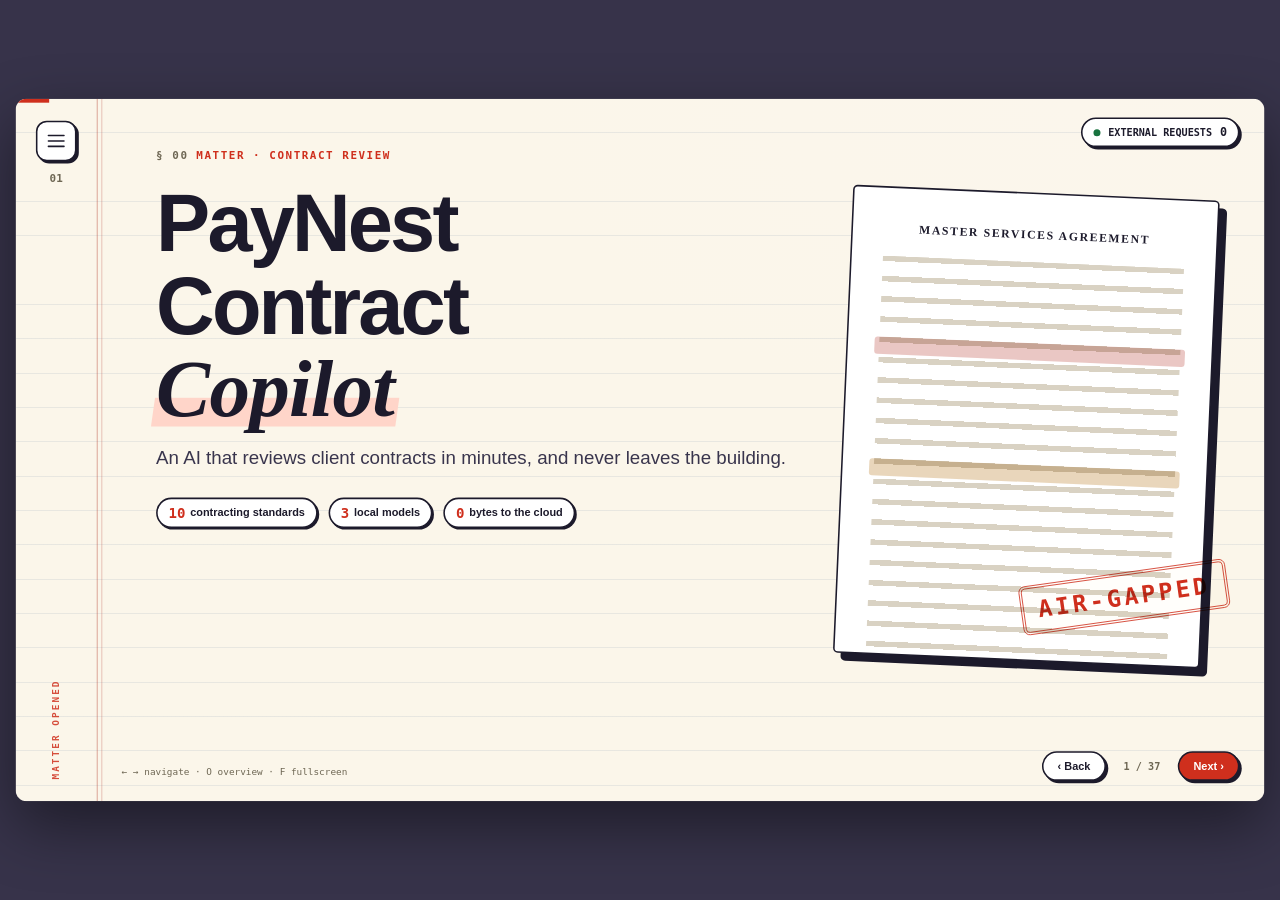
==== commit abbed710: "Add technical slides, Langfuse prompts, guardrail tags and red-team tests Deck: add slides 24 to 37 " ====
--- a/presentation/index.html
+++ b/presentation/index.html
@@ -4,9 +4,10 @@
 <meta charset="utf-8">
 <meta name="viewport" content="width=device-width, initial-scale=1">
 <title>PayNest Contract Copilot</title>
-<link rel="stylesheet" href="css/deck.css?v=6">
+<link rel="stylesheet" href="css/deck.css?v=7">
 <link rel="stylesheet" href="css/demos.css?v=6">
 <link rel="stylesheet" href="css/specs.css?v=6">
+<link rel="stylesheet" href="css/tech.css?v=1">
 </head>
 <body>
 <!-- Icon set: inline, so the deck never fetches anything. -->
@@ -40,6 +41,25 @@
   <symbol id="i-box" viewBox="0 0 24 24"><rect x="3" y="8" width="18" height="9" rx="2.5"/><path d="M7 20h10M7 12.5h.01"/></symbol>
   <symbol id="i-gpu" viewBox="0 0 24 24"><rect x="2" y="6" width="20" height="11" rx="1.5"/><circle cx="9" cy="11.5" r="3"/><circle cx="16" cy="11.5" r="2"/><path d="M5 17v3"/></symbol>
   <symbol id="i-gift" viewBox="0 0 24 24"><path d="M12 3H5v7l10 10 6-6L11 4z"/><path d="M8 7h.01"/></symbol>
+  <symbol id="i-coin" viewBox="0 0 24 24"><circle cx="12" cy="12" r="9"/><path d="M9 8h6M9 11.5h6M9 8c4 0 5 3.5 1 4.5l4 3.5"/></symbol>
+  <symbol id="i-door" viewBox="0 0 24 24"><path d="M6 21V3h10v18M3 21h18M13 12h.01"/><path d="M16 8l4 4-4 4"/></symbol>
+  <symbol id="i-gavel" viewBox="0 0 24 24"><path d="M13 4l7 7M10 7l7 7M12 5l5 5-3 3-5-5zM10.5 11L4 17.5 6.5 20l6.5-6.5M4 22h10"/></symbol>
+  <symbol id="i-hand" viewBox="0 0 24 24"><path d="M2 13l5-3 4 1 5 3c1 .7.2 2.4-1 2l-4-1M7 10l5-5 4 1 6 6M2 13l5 7 7 1 7-6"/></symbol>
+  <symbol id="i-mute" viewBox="0 0 24 24"><path d="M4 5h16v11H9l-5 4zM9 8l6 5M15 8l-6 5"/></symbol>
+  <symbol id="i-key" viewBox="0 0 24 24"><circle cx="8" cy="15" r="5"/><path d="M12 11l8-8M16 7l3 3M13 10l2 2"/></symbol>
+  <symbol id="i-gauge" viewBox="0 0 24 24"><path d="M3 18a9 9 0 1 1 18 0M12 18l4-7"/><circle cx="12" cy="18" r="1.4"/></symbol>
+  <symbol id="i-layers" viewBox="0 0 24 24"><path d="M12 3l9 5-9 5-9-5zM3 12l9 5 9-5M3 16l9 5 9-5"/></symbol>
+  <symbol id="i-floor" viewBox="0 0 24 24"><path d="M3 20h18M12 16V4M7 9l5-5 5 5"/></symbol>
+  <symbol id="i-browser" viewBox="0 0 24 24"><rect x="3" y="4" width="18" height="16" rx="2"/><path d="M3 9h18M6.5 6.5h.01M9.5 6.5h.01M13 13l2 5 1-2 2-1z"/></symbol>
+  <symbol id="i-flow" viewBox="0 0 24 24"><circle cx="5" cy="12" r="2.5"/><circle cx="19" cy="6" r="2.5"/><circle cx="19" cy="18" r="2.5"/><path d="M7.5 11l9-4M7.5 13l9 4"/></symbol>
+  <symbol id="i-tag" viewBox="0 0 24 24"><path d="M3 3h9l9 9-9 9-9-9zM8 8h.01"/></symbol>
+  <symbol id="i-clipboard" viewBox="0 0 24 24"><rect x="5" y="4" width="14" height="17" rx="2"/><path d="M9 4V2h6v2M9 10l1.5 1.5L13 9M9 16h6"/></symbol>
+  <symbol id="i-link" viewBox="0 0 24 24"><path d="M10 14a4 4 0 0 0 6 0l3-3a4 4 0 0 0-6-6l-1 1M14 10a4 4 0 0 0-6 0l-3 3a4 4 0 0 0 6 6l1-1"/></symbol>
+  <symbol id="i-gpu" viewBox="0 0 24 24"><rect x="2" y="6" width="20" height="11" rx="1.5"/><circle cx="9" cy="11.5" r="3"/><circle cx="16" cy="11.5" r="2"/><path d="M5 17v3"/></symbol>
+  <symbol id="i-box" viewBox="0 0 24 24"><path d="M12 2l9 5v10l-9 5-9-5V7zM3 7l9 5 9-5M12 12v10"/></symbol>
+  <symbol id="i-disk" viewBox="0 0 24 24"><rect x="3" y="5" width="18" height="14" rx="2"/><path d="M3 13h18M7 16h.01M11 16h.01"/></symbol>
+  <symbol id="i-code" viewBox="0 0 24 24"><path d="M8 7l-5 5 5 5M16 7l5 5-5 5M14 4l-4 16"/></symbol>
+  <symbol id="i-bug" viewBox="0 0 24 24"><rect x="8" y="8" width="8" height="12" rx="4"/><path d="M9 5l2 3M15 5l-2 3M3 10l5 2M21 10l-5 2M3 20l5-3M21 20l-5-3M3 15h5M21 15h-5"/></symbol>
   <symbol id="i-user" viewBox="0 0 24 24"><circle cx="12" cy="8" r="4"/><path d="M4 21a8 8 0 0 1 16 0"/></symbol>
 </svg>
 
@@ -327,10 +347,108 @@
     <div class="body" id="close"></div>
   </section>
 
+  <!-- 24 Words: contract -->
+  <section class="slide" data-label="Words: contract" data-demo="t-words-contract">
+    <div class="kicker"><span>§ 23</span>Words · the contract</div>
+    <h2>The <em>contract</em> words.</h2>
+    <div class="body tech" id="t-words-contract"></div>
+  </section>
+
+  <!-- 25 Words: review -->
+  <section class="slide" data-label="Words: review" data-demo="t-words-review">
+    <div class="kicker"><span>§ 24</span>Words · the review</div>
+    <h2>The <em>review</em> words.</h2>
+    <div class="body tech" id="t-words-review"></div>
+  </section>
+
+  <!-- 26 The rules -->
+  <section class="slide" data-label="The rules" data-demo="t-standards">
+    <div class="kicker"><span>§ 25</span>Compliance · in simple words</div>
+    <h2>Ten rules, <em>simply</em>.</h2>
+    <div class="body tech" id="t-standards"></div>
+  </section>
+
+  <!-- 27 Tech stack -->
+  <section class="slide" data-label="Tech stack" data-demo="t-stack">
+    <div class="kicker"><span>§ 26</span>Tech stack</div>
+    <h2>Every job, one <em>tool</em>.</h2>
+    <div class="body tech" id="t-stack"></div>
+  </section>
+
+  <!-- 28 Ollama -->
+  <section class="slide" data-label="Ollama" data-demo="t-ollama">
+    <div class="kicker"><span>§ 27</span>How it works · Ollama</div>
+    <h2>Ollama runs the <em>models</em>.</h2>
+    <div class="body tech" id="t-ollama"></div>
+  </section>
+
+  <!-- 29 Bifrost -->
+  <section class="slide" data-label="Bifrost" data-demo="t-bifrost">
+    <div class="kicker"><span>§ 28</span>How it works · Bifrost</div>
+    <h2>Bifrost is the only <em>door</em>.</h2>
+    <div class="body tech" id="t-bifrost"></div>
+  </section>
+
+  <!-- 30 Langfuse -->
+  <section class="slide" data-label="Langfuse" data-demo="t-langfuse">
+    <div class="kicker"><span>§ 29</span>How it works · Langfuse</div>
+    <h2>Prompts and <em>traces</em>.</h2>
+    <div class="body tech" id="t-langfuse"></div>
+  </section>
+
+  <!-- 31 Ragas -->
+  <section class="slide" data-label="Ragas" data-demo="t-ragas">
+    <div class="kicker"><span>§ 30</span>How it works · Ragas</div>
+    <h2>Ragas <em>grades</em> the answers.</h2>
+    <div class="body tech" id="t-ragas"></div>
+  </section>
+
+  <!-- 32 RAG -->
+  <section class="slide" data-label="RAG" data-demo="t-rag">
+    <div class="kicker"><span>§ 31</span>How it works · search</div>
+    <h2>From PDF to <em>cited</em> answer.</h2>
+    <div class="body tech" id="t-rag"></div>
+  </section>
+
+  <!-- 33 Review agent -->
+  <section class="slide" data-label="Review agent" data-demo="t-agent">
+    <div class="kicker"><span>§ 32</span>How it works · the agent</div>
+    <h2>The review <em>agent</em>.</h2>
+    <div class="body tech" id="t-agent"></div>
+  </section>
+
+  <!-- 34 Master -->
+  <section class="slide" data-label="Master" data-demo="t-master">
+    <div class="kicker"><span>§ 33</span>Architecture · everything</div>
+    <h2>The whole <em>system</em>.</h2>
+    <div class="body tech" id="t-master"></div>
+  </section>
+
+  <!-- 35 Hosting -->
+  <section class="slide" data-label="Hosting" data-demo="t-hosting">
+    <div class="kicker"><span>§ 34</span>Architecture · where it runs</div>
+    <h2>Where it <em>runs</em>.</h2>
+    <div class="body tech" id="t-hosting"></div>
+  </section>
+
+  <!-- 36 Testing -->
+  <section class="slide" data-label="Testing" data-demo="t-testing">
+    <div class="kicker"><span>§ 35</span>Testing</div>
+    <h2>Four <em>gates</em> of testing.</h2>
+    <div class="body tech" id="t-testing"></div>
+  </section>
+
+  <!-- 37 Red team -->
+  <section class="slide" data-label="Red team" data-demo="t-redteam">
+    <div class="kicker"><span>§ 36</span>Testing · red team</div>
+    <h2>We <em>attacked</em> it.</h2>
+    <div class="body tech" id="t-redteam"></div>
+  </section>
+
   <div class="hint">← → navigate · O overview · F fullscreen</div>
   <nav class="nav">
     <button class="back" id="back">‹ Back</button>
-    <span class="count" id="count">1 / 23</span>
+    <span class="count" id="count">1 / 37</span>
     <button class="next" id="next">Next ›</button>
   </nav>
   <div class="overview" id="overview"><h3>ALL SLIDES · press O to close</h3><div class="ov-grid" id="ov-grid"></div></div>
@@ -346,5 +464,9 @@
 <script src="js/demo_score.js?v=6"></script>
 <script src="js/demo_gate.js?v=6"></script>
 <script src="js/demo_results.js?v=6"></script>
+<script src="js/tech_diagram.js?v=7"></script>
+<script src="js/tech_words.js?v=7"></script>
+<script src="js/tech_parts.js?v=7"></script>
+<script src="js/tech_system.js?v=7"></script>
 </body>
 </html>
--- a/presentation/css/deck.css
+++ b/presentation/css/deck.css
@@ -1,17 +1,17 @@
 /* PayNest Contract Copilot — deck theme. Legal pad paper, seal-red ink, hard shadows.
    System fonts only: this deck makes no network requests (see the live counter, top right). */
 :root {
-  --paper: #f6f0e4; --paper-2: #efe6d3; --card: #fffdf8;
-  --ink: #1c1a2b; --ink-2: #4a4658; --muted: #8b8473; --line: #d8ccb5; --rule: rgba(64, 98, 140, .10);
-  --seal: #b2382b; --seal-soft: #f3d9cf; --ok: #2e6b4e; --ok-soft: #d8eadf;
-  --amber: #b7791f; --amber-soft: #f7e7c3; --navy: #23305e; --navy-soft: #dfe3f1; --hl: #f5df7a;
+  --paper: #fbf6ea; --paper-2: #f5ecd8; --card: #ffffff;
+  --ink: #1c1a2b; --ink-2: #39354d; --muted: #6e6754; --line: #dccfb5; --rule: rgba(64, 98, 140, .10);
+  --seal: #cf2f1d; --seal-soft: #ffd5c9; --ok: #18733f; --ok-soft: #cdeeda;
+  --amber: #cf8306; --amber-soft: #ffe7b0; --navy: #27409a; --navy-soft: #d9e0fa; --hl: #ffe45c;
   --shadow: 5px 5px 0 var(--ink); --shadow-sm: 3px 3px 0 var(--ink);
   --sans: -apple-system, BlinkMacSystemFont, "SF Pro Display", "Helvetica Neue", Arial, sans-serif;
   --serif: Charter, "Bitstream Charter", "Iowan Old Style", Georgia, serif;
   --mono: ui-monospace, "SF Mono", Menlo, Consolas, monospace;
 }
 * { box-sizing: border-box; }
-html, body { margin: 0; height: 100%; background: #2a2733; overflow: hidden; }
+html, body { margin: 0; height: 100%; background: #37334a; overflow: hidden; }
 body { font-family: var(--sans); color: var(--ink); -webkit-font-smoothing: antialiased; }
 button { font: inherit; color: inherit; cursor: pointer; }
 
--- a/presentation/css/tech.css
+++ b/presentation/css/tech.css
@@ -0,0 +1,33 @@
+/* Technical slides: big hand-drawn flow diagrams. System fonts only: nothing is downloaded. */
+:root { --hand: "Segoe Print", "Bradley Hand", "Comic Sans MS", "Chalkboard SE", cursive; }
+
+.body.tech { top: 172px; bottom: 84px; }
+.tech-svg { width: 100%; height: 100%; display: block; overflow: visible; }
+
+.t-line { fill: none; stroke: var(--ink); stroke-width: 3; stroke-linecap: round; stroke-linejoin: round; }
+.t-line.soft { stroke-width: 1.4; opacity: .35; }
+.t-edge { fill: none; stroke: var(--ink); stroke-width: 3.5; stroke-linecap: round; }
+.t-edge.dash { stroke-dasharray: 3 11; }
+.t-edge.red { stroke: var(--seal); }
+.t-edge.green { stroke: var(--ok); }
+.t-edge.amber { stroke: var(--amber); }
+
+.t-group { fill: rgba(255, 255, 255, .35); stroke: var(--ink); stroke-width: 3; stroke-dasharray: 16 11; }
+.t-group.red { stroke: var(--seal); }
+.t-group.navy { stroke: var(--navy); }
+.t-pill { fill: var(--card); stroke: var(--ink); stroke-width: 3; }
+
+.t-icon { fill: none; stroke: var(--ink); stroke-width: 1.7; stroke-linecap: round; stroke-linejoin: round; }
+.t-label { font: 700 25px var(--hand); fill: var(--ink); }
+.t-sub { font: 400 17px var(--hand); fill: var(--ink-2); }
+.t-small { font: 700 15px var(--mono); fill: var(--ink-2); }
+.t-edge-label { font: 700 19px var(--hand); fill: var(--ink-2); paint-order: stroke; stroke: var(--paper); stroke-width: 7px; }
+.t-group-label { font: 700 21px var(--hand); fill: var(--ink); }
+.t-note { font: 700 24px var(--hand); fill: var(--seal); }
+.t-cross { stroke: var(--seal); stroke-width: 10; stroke-linecap: round; }
+.t-packet { fill: var(--seal); stroke: var(--card); stroke-width: 2.5; }
+.t-packet.green { fill: var(--ok); }
+.t-packet.amber { fill: var(--amber); }
+
+.fill-paper { fill: #ffffff; } .fill-red { fill: #ffe3db; } .fill-navy { fill: #e0e7ff; }
+.fill-green { fill: #d9f5e3; } .fill-amber { fill: #fff0c9; } .fill-pink { fill: #fbe6f2; }
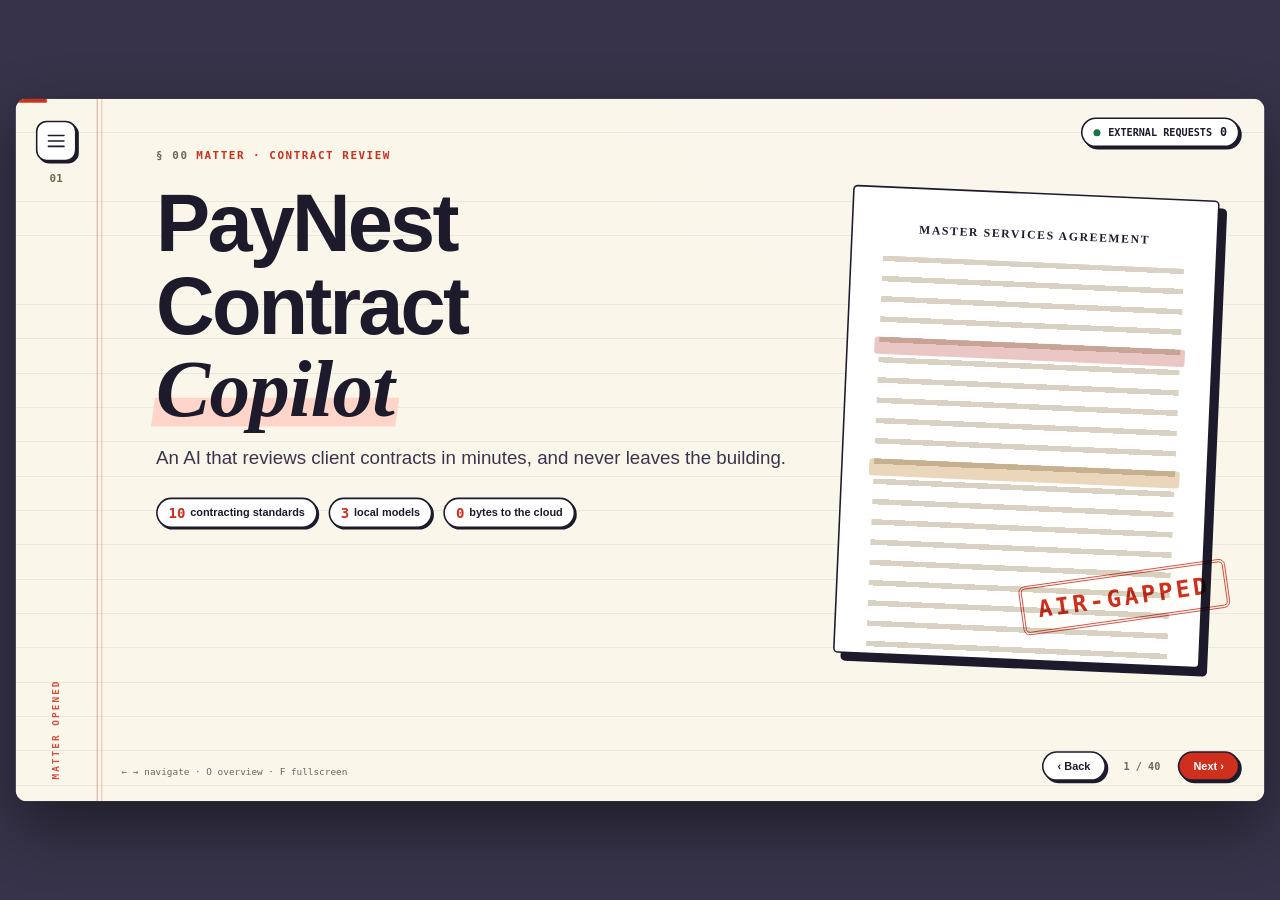
==== commit eeed8394: "Deck: add known limits, class exercise and close; remove a stray line Slides 38 to 40 say what the a" ====
--- a/presentation/index.html
+++ b/presentation/index.html
@@ -445,10 +445,31 @@
     <div class="body tech" id="t-redteam"></div>
   </section>
 
+  <!-- 38 Known limits -->
+  <section class="slide" data-label="Known limits" data-demo="t-limits">
+    <div class="kicker"><span>§ 37</span>Known limits</div>
+    <h2>What it still gets <em>wrong</em>.</h2>
+    <div class="body tech" id="t-limits"></div>
+  </section>
+
+  <!-- 39 Class exercise -->
+  <section class="slide" data-label="Class exercise" data-demo="t-exercise">
+    <div class="kicker"><span>§ 38</span>Class exercise</div>
+    <h2>Now you <em>review</em> one.</h2>
+    <div class="body tech" id="t-exercise"></div>
+  </section>
+
+  <!-- 40 Close -->
+  <section class="slide" data-label="Close" data-demo="t-close">
+    <div class="kicker"><span>§ 39</span>Close</div>
+    <h2>Any <em>questions</em>?</h2>
+    <div class="body tech" id="t-close"></div>
+  </section>
+
   <div class="hint">← → navigate · O overview · F fullscreen</div>
   <nav class="nav">
     <button class="back" id="back">‹ Back</button>
-    <span class="count" id="count">1 / 37</span>
+    <span class="count" id="count">1 / 40</span>
     <button class="next" id="next">Next ›</button>
   </nav>
   <div class="overview" id="overview"><h3>ALL SLIDES · press O to close</h3><div class="ov-grid" id="ov-grid"></div></div>
@@ -467,6 +488,7 @@
 <script src="js/tech_diagram.js?v=7"></script>
 <script src="js/tech_words.js?v=7"></script>
 <script src="js/tech_parts.js?v=7"></script>
-<script src="js/tech_system.js?v=7"></script>
+<script src="js/tech_system.js?v=9"></script>
+<script src="js/tech_close.js?v=1"></script>
 </body>
 </html>
